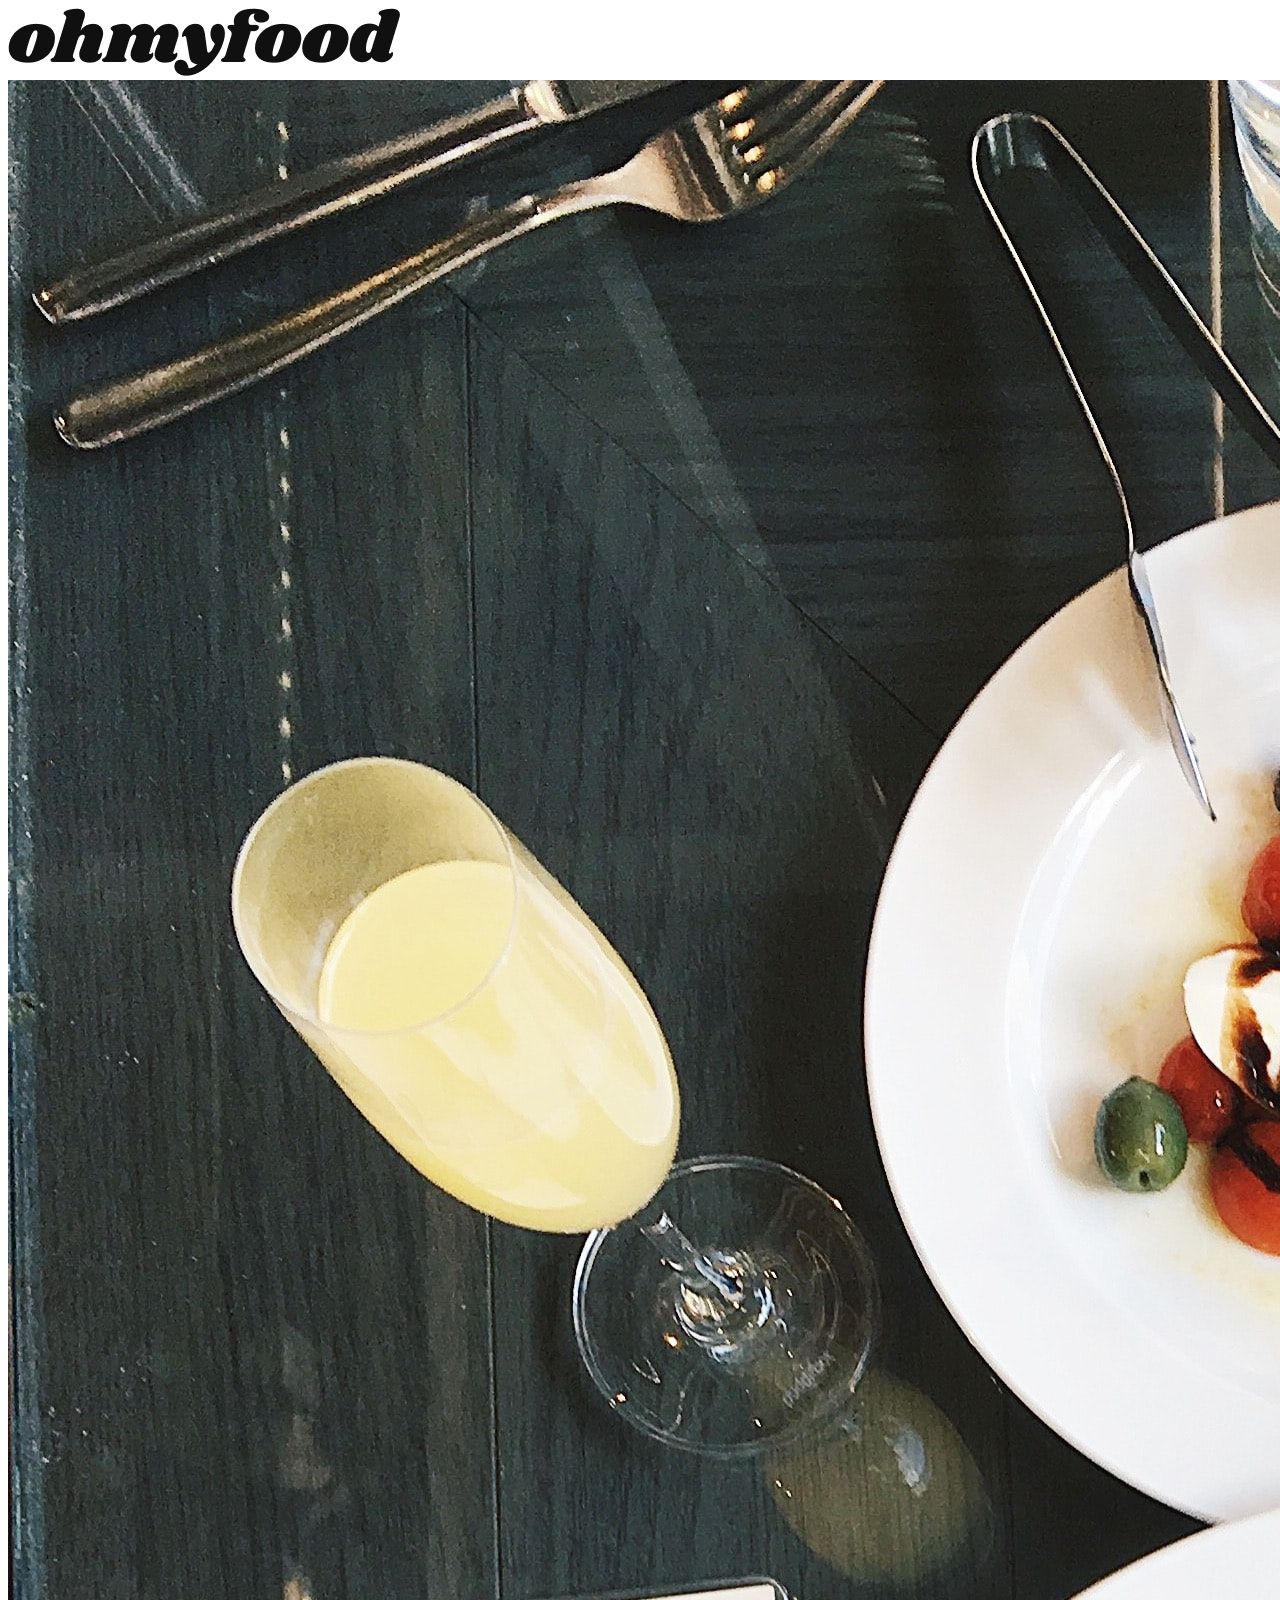
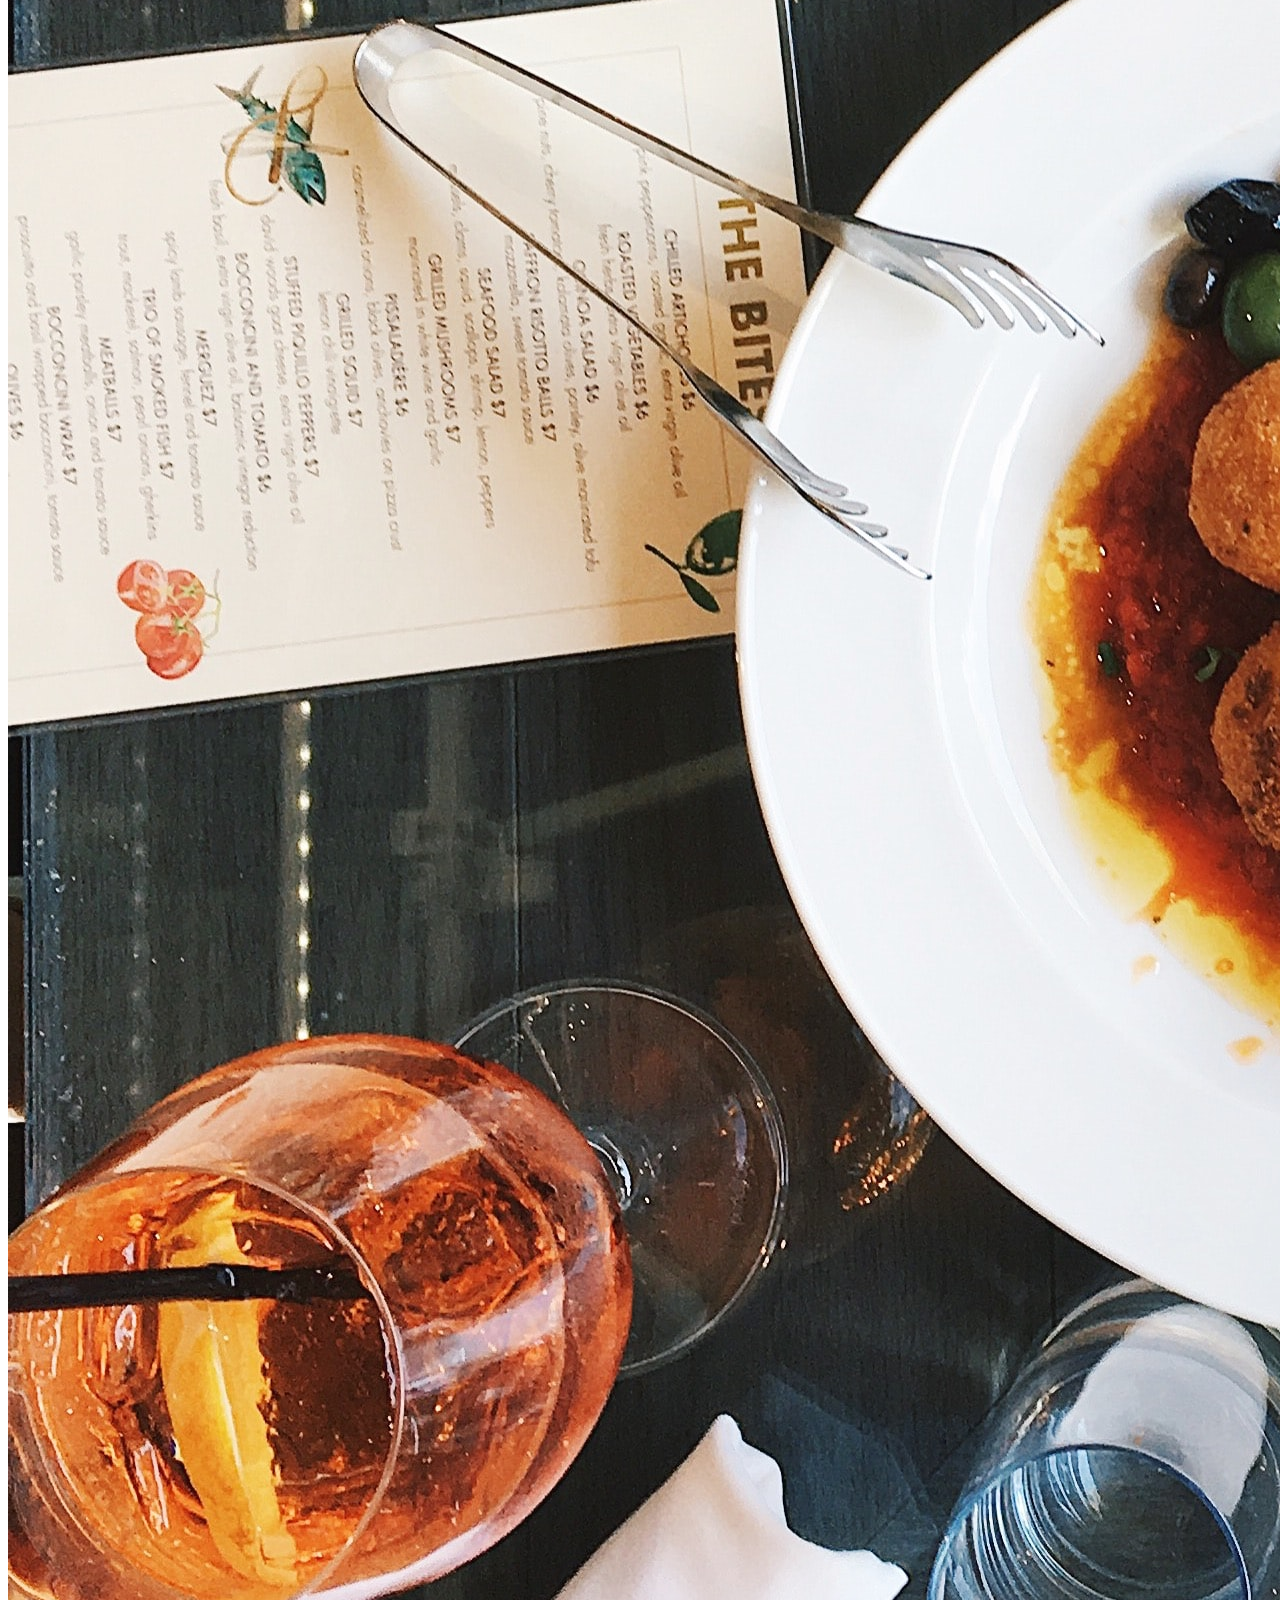
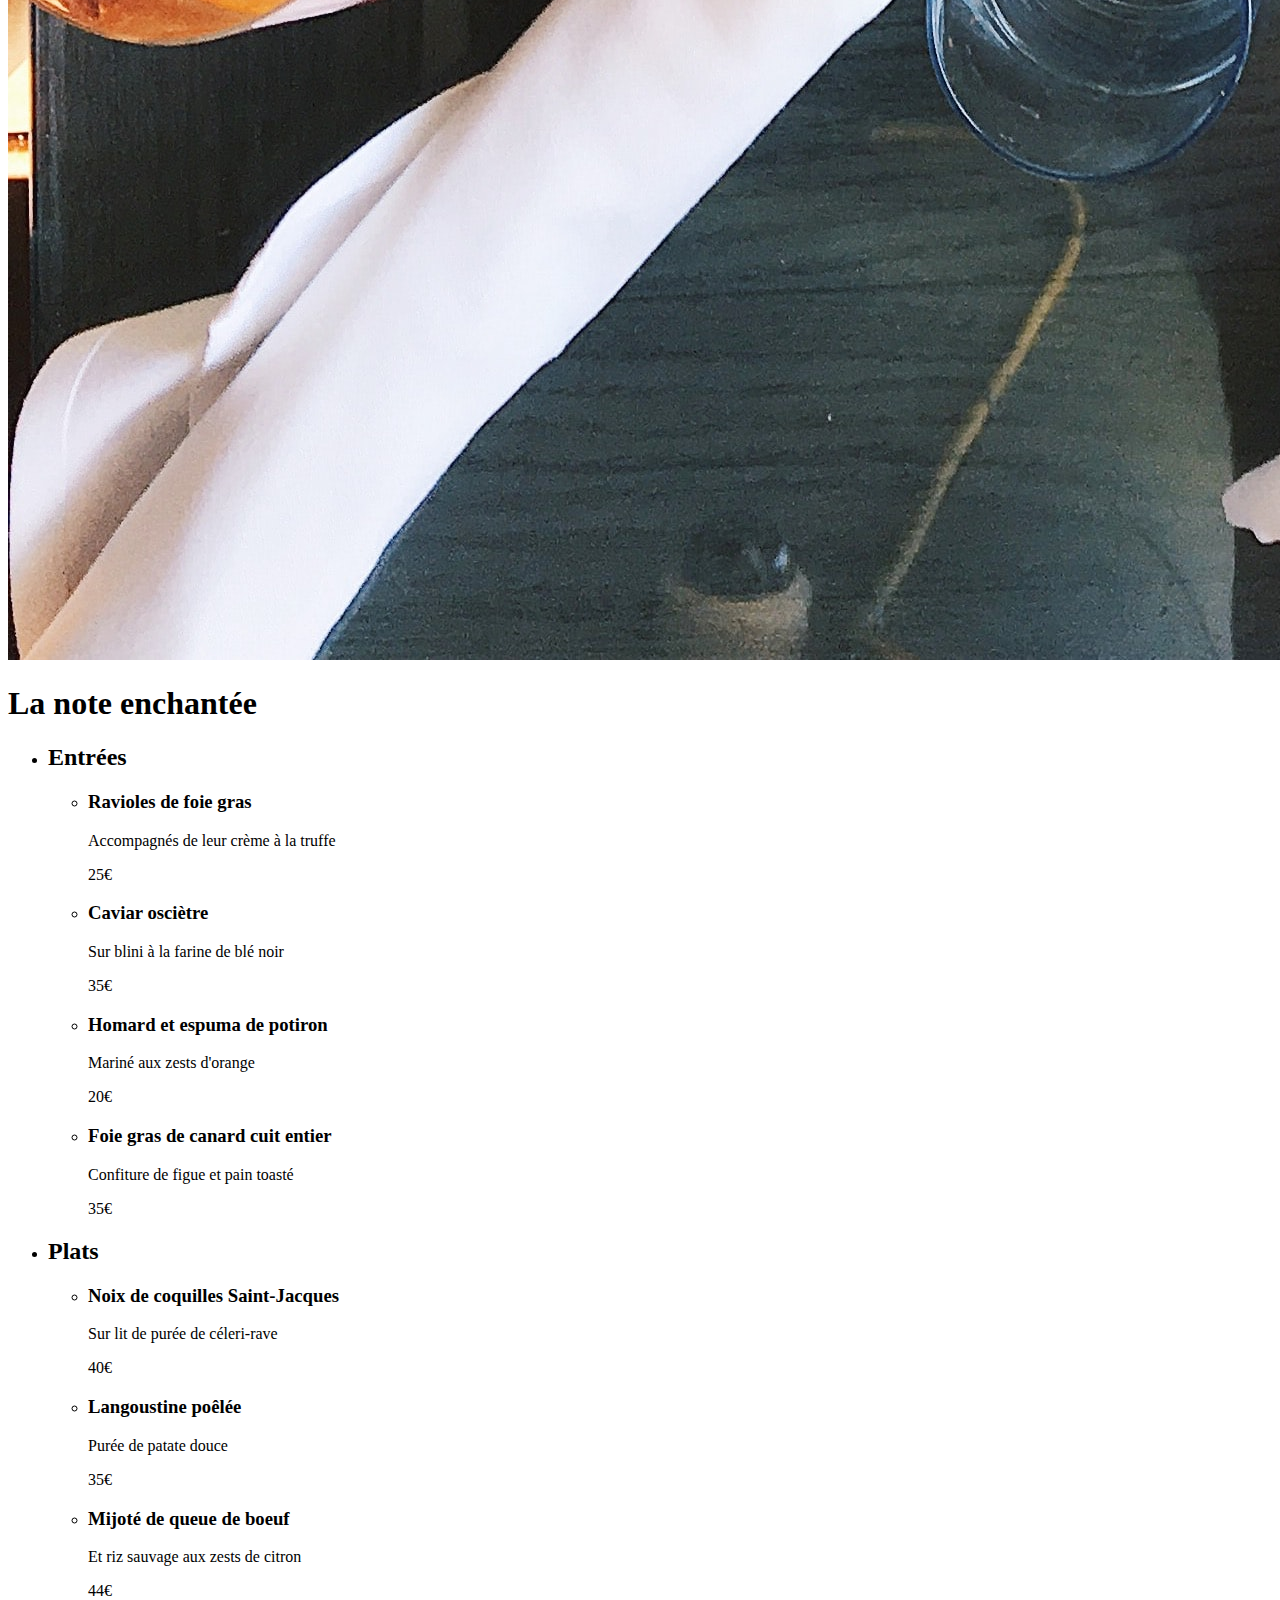
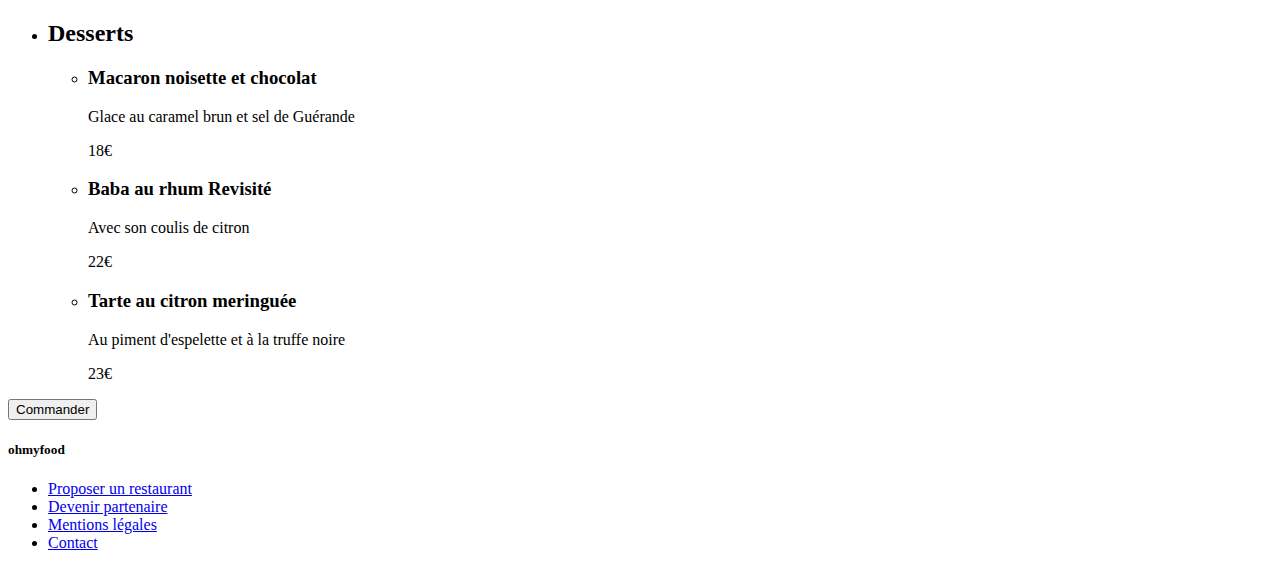
==== La note enchantée.html @ 6679cdc8 "html-restaurant" ====
<!DOCTYPE html>
<html lang="fr">
    <head>
        <!-- En-tete de la page -->
        <meta charset="utf-8" />
        <title>La note enchantée</title>
    </head>

    <body>  
        <header>
            <nav class="nav">
            <a href="https://github.com/Ousmane-DIAKITE/OusmaneDiakite_3_13112021/blob/559fac8aaefa2de1c20fa46a4544638e8cf9e6c4/index.html"><i class="fas fa-arrow-left"></i></a>
            <a href="https://github.com/Ousmane-DIAKITE/OusmaneDiakite_3_13112021/blob/559fac8aaefa2de1c20fa46a4544638e8cf9e6c4/index.html"><img src="Maquettes Ohmyfood\images\logo\ohmyfood.png" alt="logo" class="logo"/></a>
            </nav>
        </header>
        <main class="food">
            <section class="restaurant">
                <img src="Maquettes Ohmyfood\images\restaurants\stil-u2Lp8tXIcjw-unsplash.jpg" alt="Photo d'un plat du restaurant La note enchantée"/>
                <h1 class="restaurant-title">La note enchantée</h1>
                <label class="heart-icon">
                    <i class="far fa-heart"></i>
                </label>
            </section>
            <ul class="menu">
                <li>
                    <h2>Entrées</h2>
                    <ul>
                        <li>
                            <h3>Ravioles de foie gras</h3>
                            <p class="card-menu-details">Accompagnés de leur crème à la truffe</p>
                            <p class="card-menu-prix">25€</p>
                        </li>
                        <li>
                            <h3>Caviar osciètre</h3>
                            <p class="card-menu-details">Sur blini à la farine de blé noir</p>
                            <p class="card-menu-prix">35€</p>
                        </li>
                        <li>
                            <h3>Homard et espuma de potiron</h3>
                            <p class="card-menu-details">Mariné aux zests d'orange</p>
                            <p class="card-menu-prix">20€</p>
                        </li>
                        <li>
                            <h3>Foie gras de canard cuit entier</h3>
                            <p class="card-menu-details">Confiture de figue et pain toasté</p>
                            <p class="card-menu-prix">35€</p>
                        </li>
                    </ul>
                </li>
                <li>
                    <h2>Plats</h2>
                    <ul>
                        <li>
                            <h3>Noix de coquilles Saint-Jacques</h3>
                            <p class="card-menu-details">Sur lit de purée de céleri-rave</p>
                            <p class="card-menu-prix">40€</p>
                        </li>
                        <li>
                            <h3>Langoustine poêlée</h3>
                            <p class="card-menu-details">Purée de patate douce</p>
                            <p class="card-menu-prix">35€</p>
                        </li>
                        <li>
                            <h3>Mijoté de queue de boeuf</h3>
                            <p class="card-menu-details">Et riz sauvage aux zests de citron</p>
                            <p class="card-menu-prix">44€</p>
                        </li>
                    </ul>
                </li>
                <li>
                    <h2>Desserts</h2>
                    <ul>
                        <li>
                            <h3>Macaron noisette et chocolat</h3>
                            <p class="card-menu-details">Glace au caramel brun et sel de Guérande</p>
                            <p class="card-menu-prix">18€</p>
                        </li>
                        <li>
                            <h3>Baba au rhum Revisité</h3>
                            <p class="card-menu-details">Avec son coulis de citron</p>
                            <p class="card-menu-prix">22€</p>
                        </li>
                        <li>
                            <h3>Tarte au citron meringuée</h3>
                            <p class="card-menu-details">Au piment d'espelette et à la truffe noire</p>
                            <p class="card-menu-prix">23€</p>
                        </li>
                    </ul>
                </li>
            </ul>
            <button class="order-button">Commander</button>
        </main>
        <footer>
            <h5>ohmyfood</h5>
            <ul>
                <li><i class="fas fa-utensils"></i><a href="#" class="footer-link">Proposer un restaurant</a></li>
                <li><i class="fas fa-hands-helping"></i><a href="#" class="footer-link">Devenir partenaire</a></li>
                <li><a href="#" class="footer-link">Mentions légales</a></li>
                <li><a href="mailto:#" class="footer-link">Contact</a></li>
            </ul>
        </footer>
    </body>
</html>
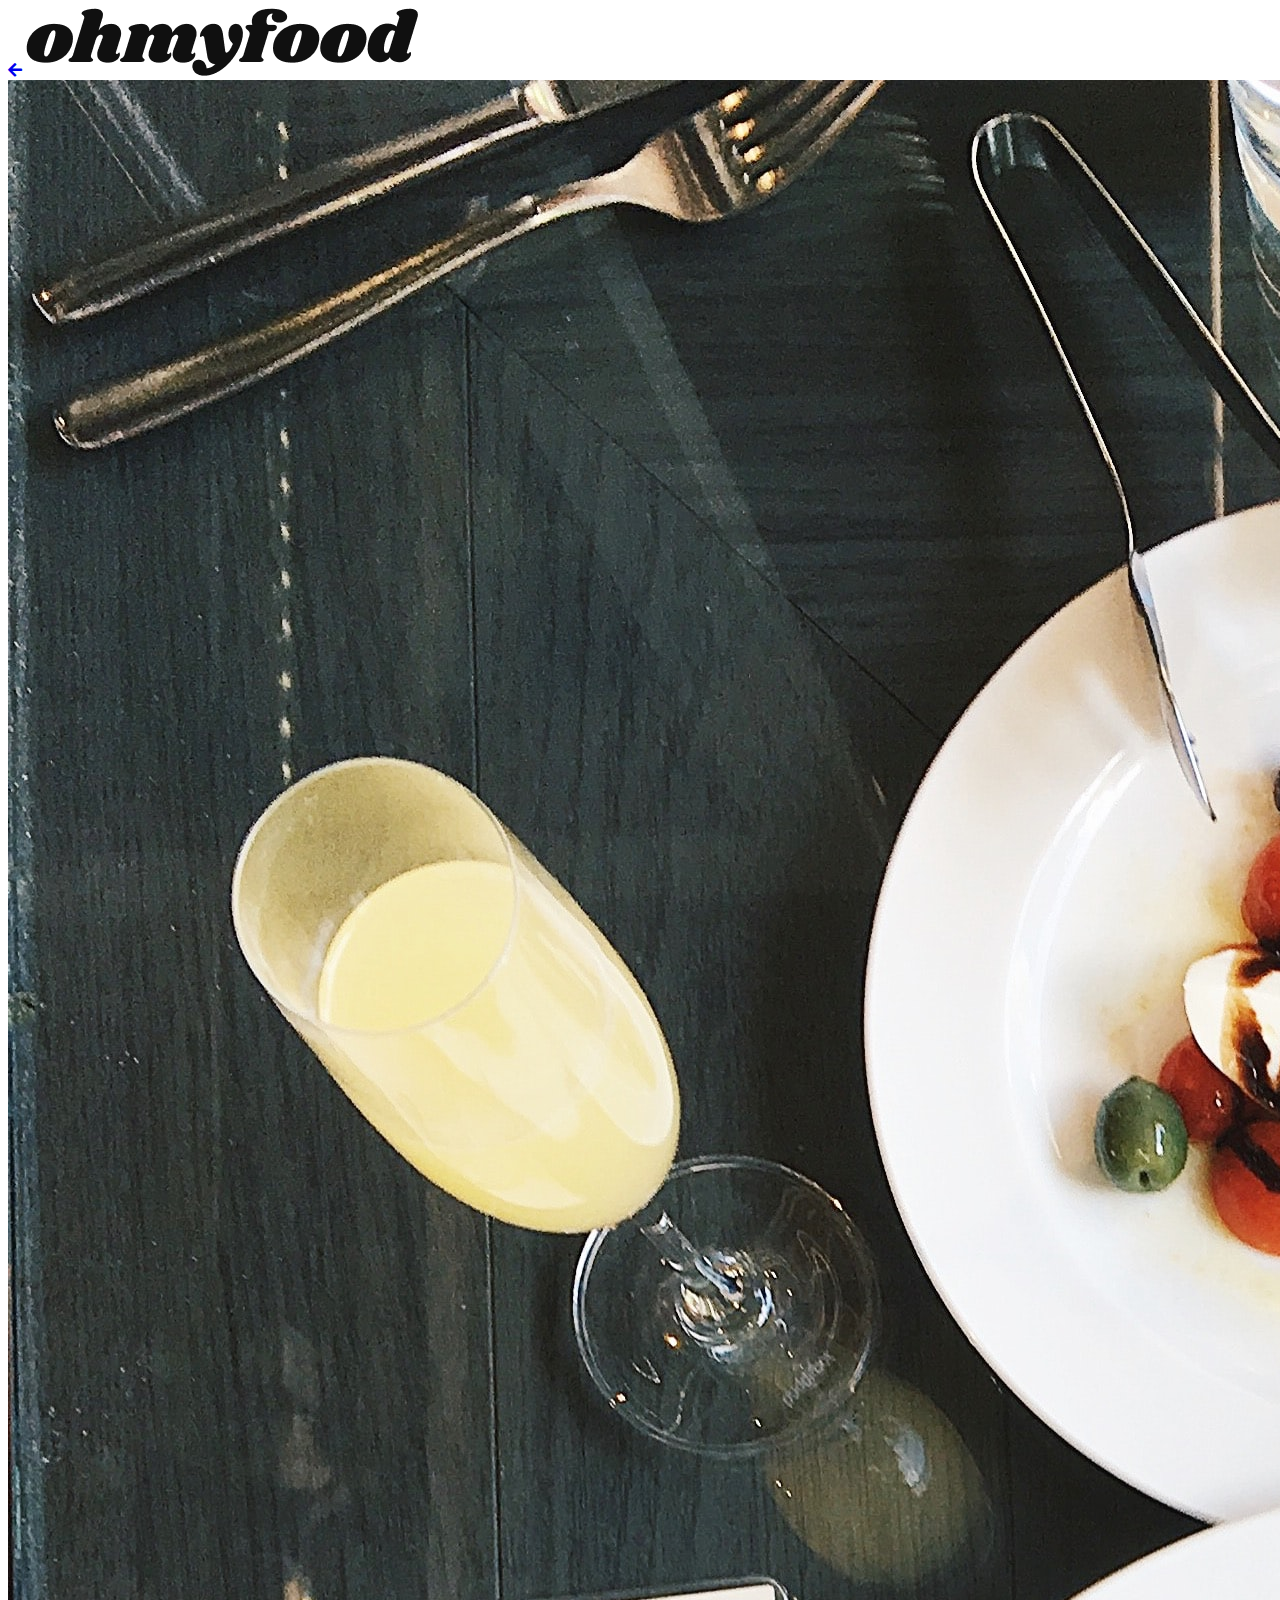
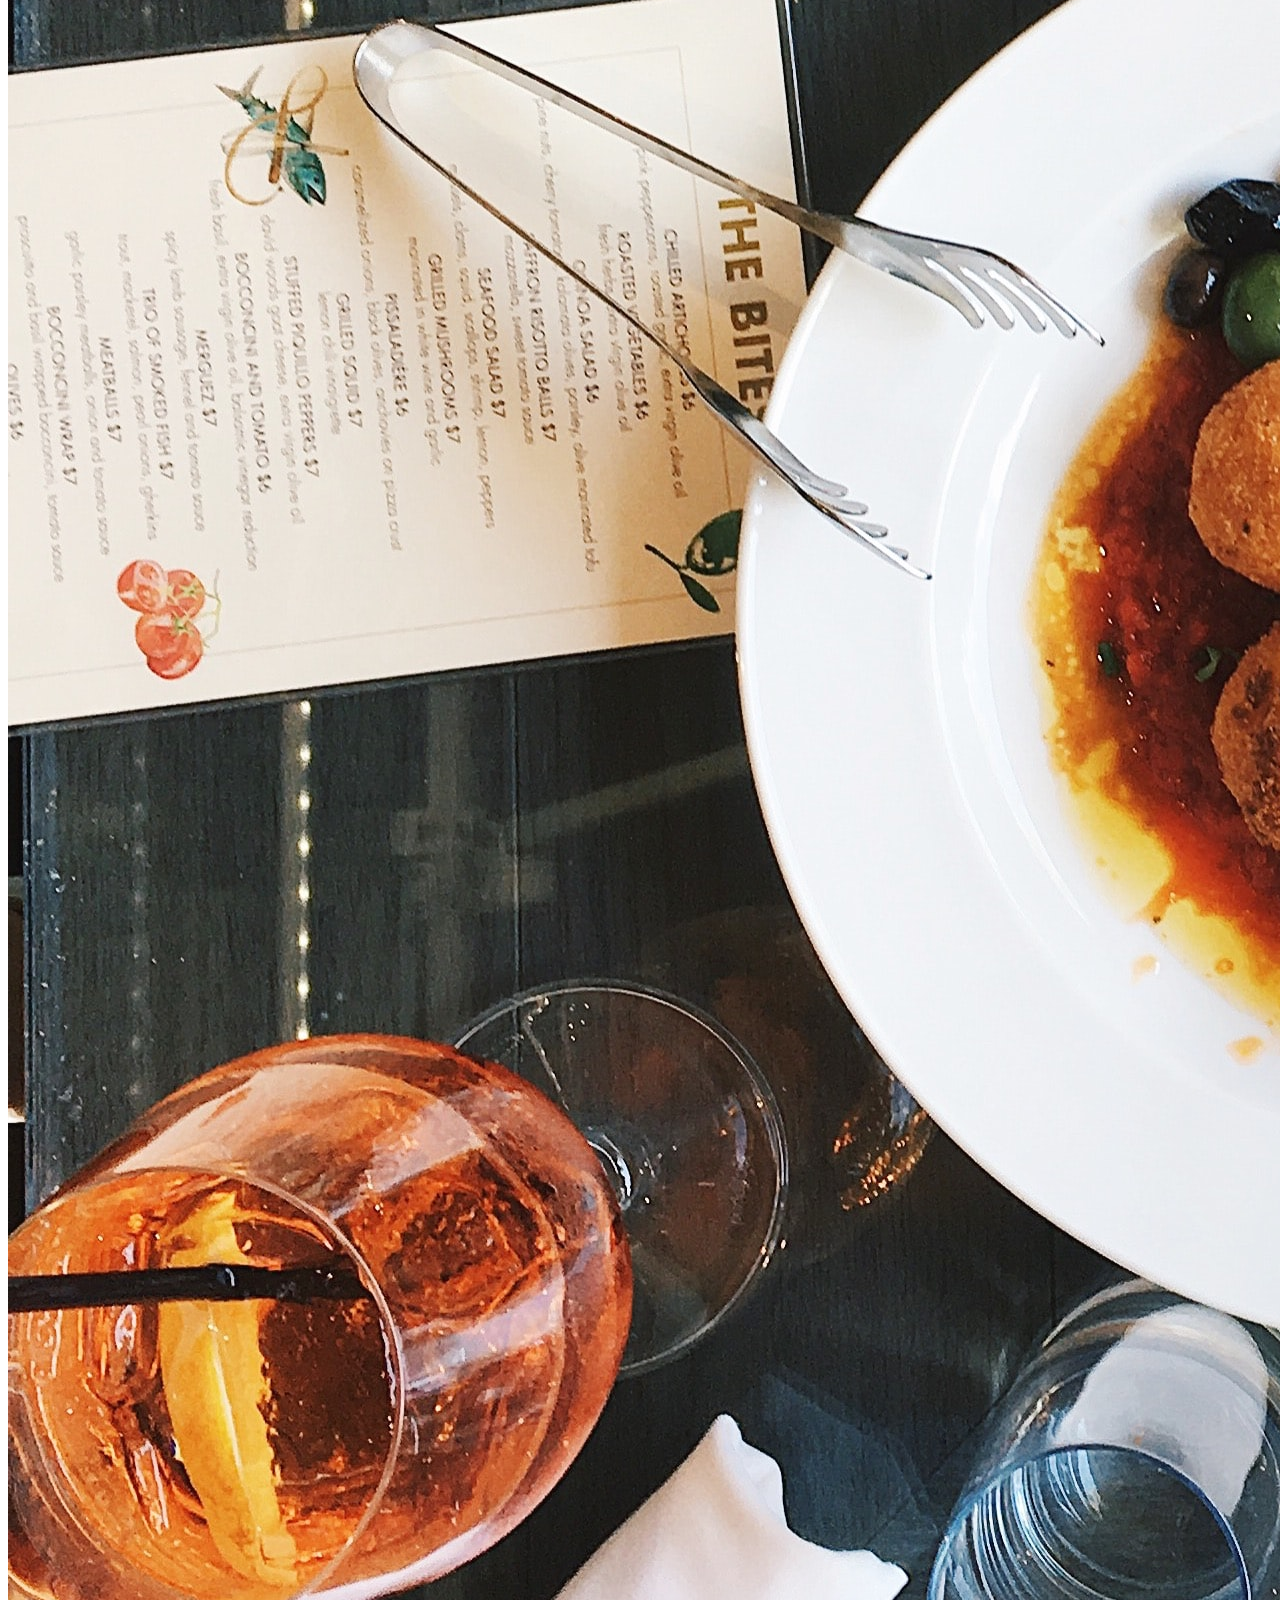
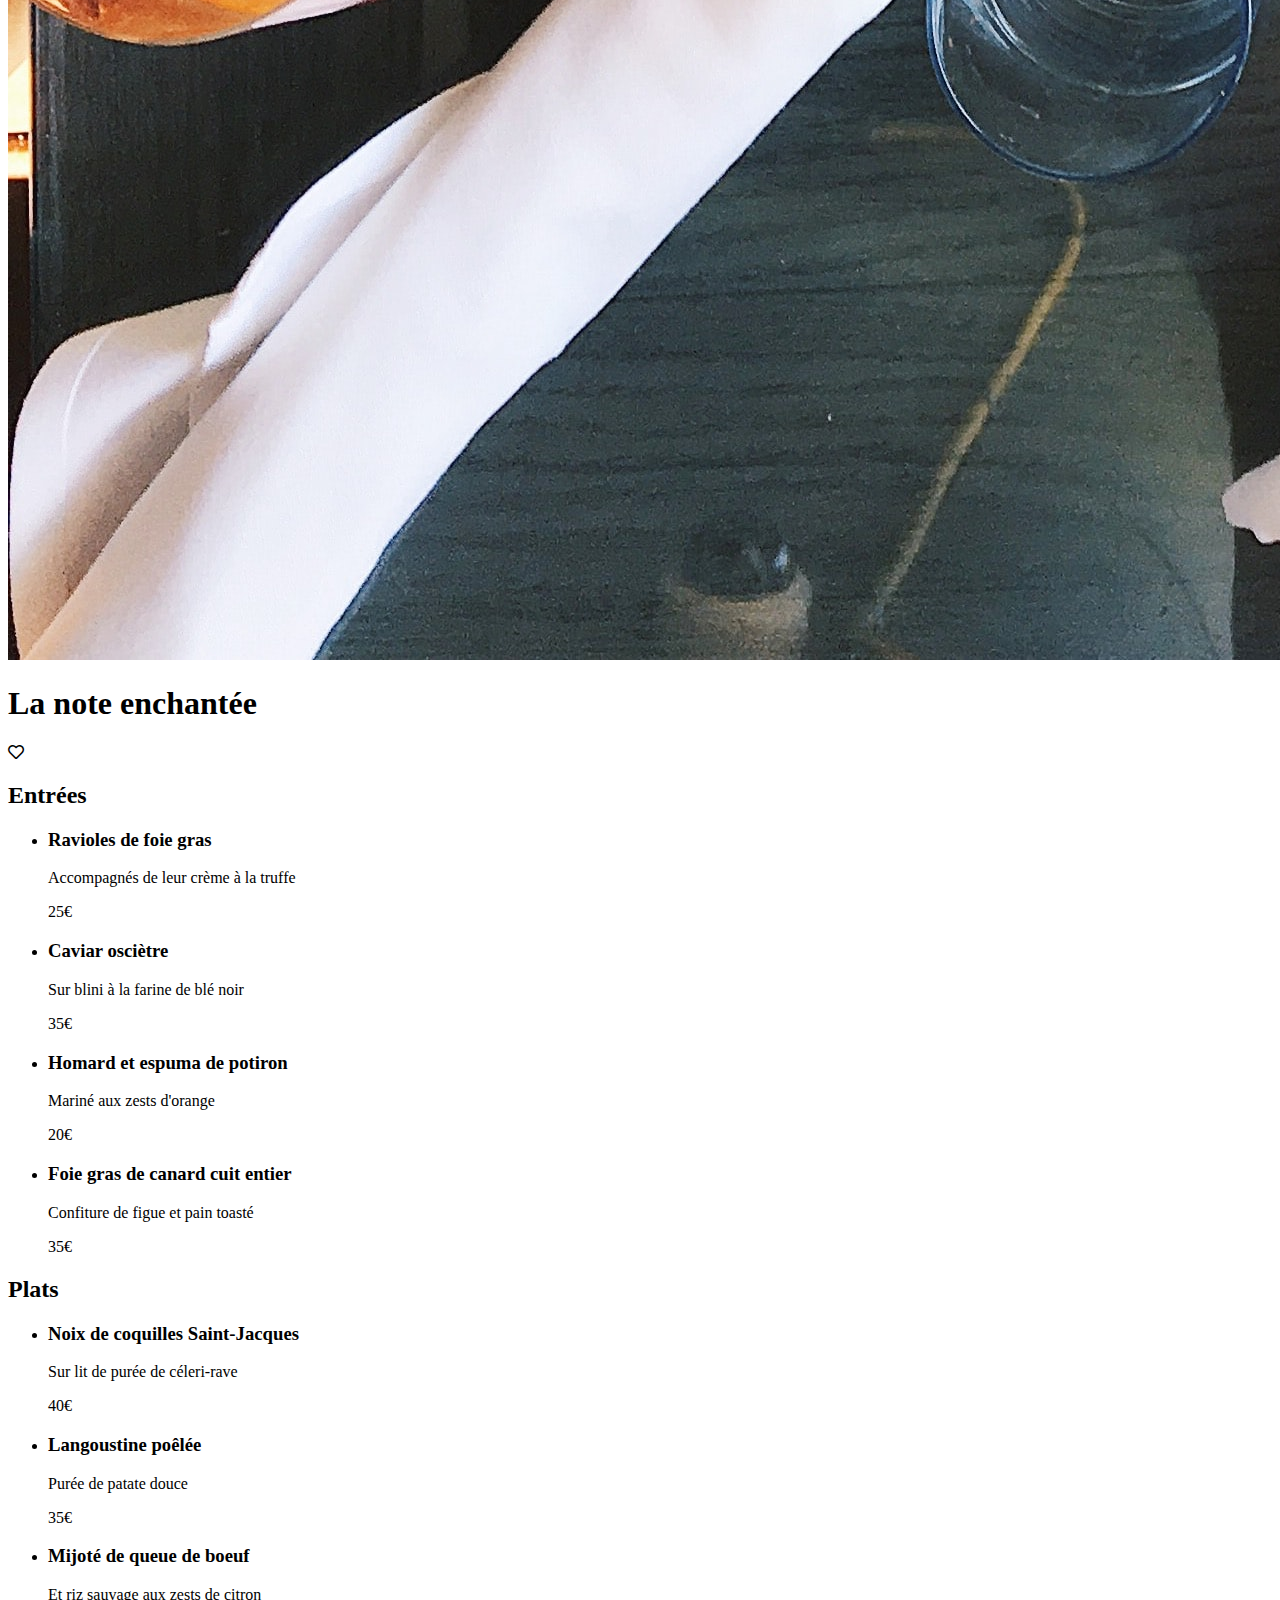
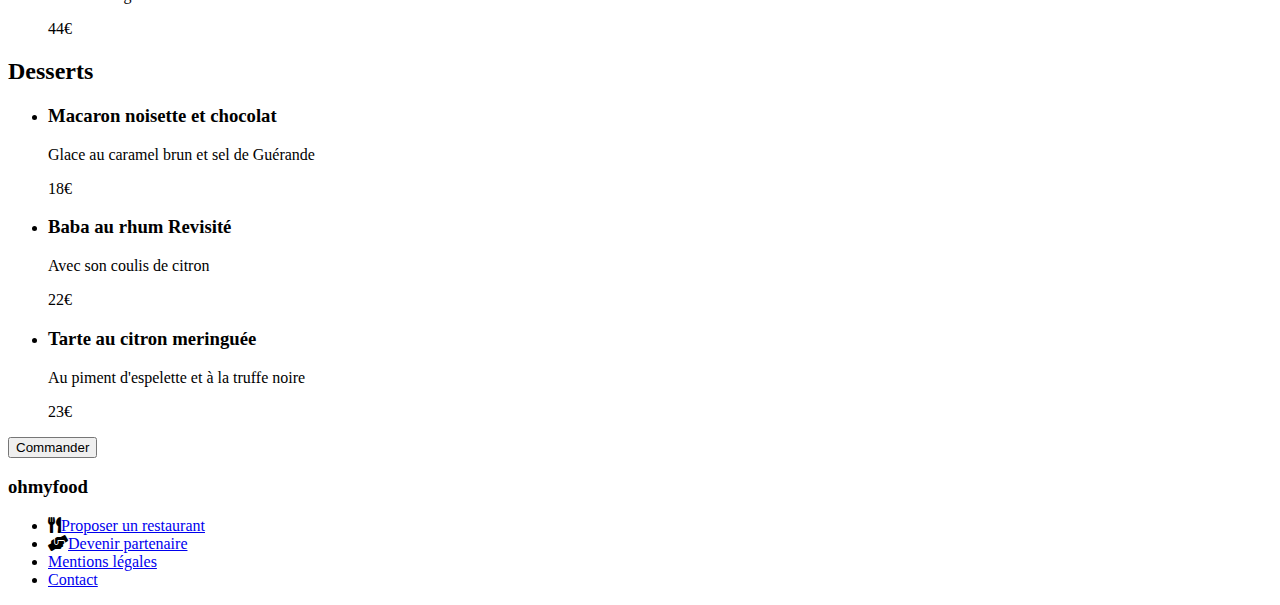
==== commit 012391ff: "modif-mentorat" ====
--- a/La note enchantée.html
+++ b/La note enchantée.html
@@ -3,95 +3,100 @@
     <head>
         <!-- En-tete de la page -->
         <meta charset="utf-8" />
+        <meta name="description"  content="Template to start HTML">
         <title>La note enchantée</title>
+        <link rel="preload" href="https://cdnjs.cloudflare.com/ajax/libs/font-awesome/5.15.3/css/all.min.css" as="style">
+        <link rel="preload" href="https://necolas.github.io/normalize.css/8.0.1/normalize.css" as="style">
+        <link rel="preload" href="css/style.css" as="style">
+        <link rel="stylesheet" href="https://cdnjs.cloudflare.com/ajax/libs/font-awesome/5.15.3/css/all.min.css">
+        <link rel="stylesheet" href="https://necolas.github.io/normalize.css/8.0.1/normalize.css">
+        <link rel="stylesheet" href="css/style.css">
     </head>
 
     <body>  
         <header>
-            <nav class="nav">
-            <a href="https://github.com/Ousmane-DIAKITE/OusmaneDiakite_3_13112021/blob/559fac8aaefa2de1c20fa46a4544638e8cf9e6c4/index.html"><i class="fas fa-arrow-left"></i></a>
-            <a href="https://github.com/Ousmane-DIAKITE/OusmaneDiakite_3_13112021/blob/559fac8aaefa2de1c20fa46a4544638e8cf9e6c4/index.html"><img src="Maquettes Ohmyfood\images\logo\ohmyfood.png" alt="logo" class="logo"/></a>
-            </nav>
+            <a href="https://github.com/Ousmane-DIAKITE/OusmaneDiakite_3_13112021/blob/559fac8aaefa2de1c20fa46a4544638e8cf9e6c4/index.html">
+                <i class="fas fa-arrow-left"></i></a>
+                <img src="Maquettes Ohmyfood\images\logo\ohmyfood.png" alt="logo" class="logo"/
+            ></a>
         </header>
-        <main class="food">
-            <section class="restaurant">
+        <main>
+            <header>
                 <img src="Maquettes Ohmyfood\images\restaurants\stil-u2Lp8tXIcjw-unsplash.jpg" alt="Photo d'un plat du restaurant La note enchantée"/>
                 <h1 class="restaurant-title">La note enchantée</h1>
-                <label class="heart-icon">
+                <label>
                     <i class="far fa-heart"></i>
                 </label>
+            </header>
+            <section>
+                <h2>Entrées</h2>
+                <ul>
+                    <li>
+                        <h3>Ravioles de foie gras</h3>
+                        <p class="card-menu-details">Accompagnés de leur crème à la truffe</p>
+                        <p class="card-menu-prix">25€</p>
+                    </li>
+                    <li>
+                        <h3>Caviar osciètre</h3>
+                        <p class="card-menu-details">Sur blini à la farine de blé noir</p>
+                        <p class="card-menu-prix">35€</p>
+                    </li>
+                    <li>
+                        <h3>Homard et espuma de potiron</h3>
+                        <p class="card-menu-details">Mariné aux zests d'orange</p>
+                        <p class="card-menu-prix">20€</p>
+                    </li>
+                    <li>
+                        <h3>Foie gras de canard cuit entier</h3>
+                        <p class="card-menu-details">Confiture de figue et pain toasté</p>
+                        <p class="card-menu-prix">35€</p>
+                    </li>
+                    </ul>
             </section>
-            <ul class="menu">
-                <li>
-                    <h2>Entrées</h2>
-                    <ul>
-                        <li>
-                            <h3>Ravioles de foie gras</h3>
-                            <p class="card-menu-details">Accompagnés de leur crème à la truffe</p>
-                            <p class="card-menu-prix">25€</p>
-                        </li>
-                        <li>
-                            <h3>Caviar osciètre</h3>
-                            <p class="card-menu-details">Sur blini à la farine de blé noir</p>
-                            <p class="card-menu-prix">35€</p>
-                        </li>
-                        <li>
-                            <h3>Homard et espuma de potiron</h3>
-                            <p class="card-menu-details">Mariné aux zests d'orange</p>
-                            <p class="card-menu-prix">20€</p>
-                        </li>
-                        <li>
-                            <h3>Foie gras de canard cuit entier</h3>
-                            <p class="card-menu-details">Confiture de figue et pain toasté</p>
-                            <p class="card-menu-prix">35€</p>
-                        </li>
-                    </ul>
-                </li>
-                <li>
-                    <h2>Plats</h2>
-                    <ul>
-                        <li>
-                            <h3>Noix de coquilles Saint-Jacques</h3>
-                            <p class="card-menu-details">Sur lit de purée de céleri-rave</p>
-                            <p class="card-menu-prix">40€</p>
-                        </li>
-                        <li>
-                            <h3>Langoustine poêlée</h3>
-                            <p class="card-menu-details">Purée de patate douce</p>
-                            <p class="card-menu-prix">35€</p>
-                        </li>
-                        <li>
-                            <h3>Mijoté de queue de boeuf</h3>
-                            <p class="card-menu-details">Et riz sauvage aux zests de citron</p>
-                            <p class="card-menu-prix">44€</p>
-                        </li>
-                    </ul>
-                </li>
-                <li>
-                    <h2>Desserts</h2>
-                    <ul>
-                        <li>
-                            <h3>Macaron noisette et chocolat</h3>
-                            <p class="card-menu-details">Glace au caramel brun et sel de Guérande</p>
-                            <p class="card-menu-prix">18€</p>
-                        </li>
-                        <li>
-                            <h3>Baba au rhum Revisité</h3>
-                            <p class="card-menu-details">Avec son coulis de citron</p>
-                            <p class="card-menu-prix">22€</p>
-                        </li>
-                        <li>
-                            <h3>Tarte au citron meringuée</h3>
-                            <p class="card-menu-details">Au piment d'espelette et à la truffe noire</p>
-                            <p class="card-menu-prix">23€</p>
-                        </li>
-                    </ul>
-                </li>
-            </ul>
+            <section>
+                <h2>Plats</h2>
+                <ul>
+                    <li>
+                        <h3>Noix de coquilles Saint-Jacques</h3>
+                        <p class="card-menu-details">Sur lit de purée de céleri-rave</p>
+                        <p class="card-menu-prix">40€</p>
+                    </li>
+                    <li>
+                        <h3>Langoustine poêlée</h3>
+                        <p class="card-menu-details">Purée de patate douce</p>
+                        <p class="card-menu-prix">35€</p>
+                    </li>
+                    <li>
+                        <h3>Mijoté de queue de boeuf</h3>
+                        <p class="card-menu-details">Et riz sauvage aux zests de citron</p>
+                        <p class="card-menu-prix">44€</p>
+                    </li>
+                </ul>
+            </section>
+            <section>
+                <h2>Desserts</h2>
+                <ul>
+                    <li>
+                        <h3>Macaron noisette et chocolat</h3>
+                        <p class="card-menu-details">Glace au caramel brun et sel de Guérande</p>
+                        <p class="card-menu-prix">18€</p>
+                    </li>
+                    <li>
+                        <h3>Baba au rhum Revisité</h3>
+                        <p class="card-menu-details">Avec son coulis de citron</p>
+                        <p class="card-menu-prix">22€</p>
+                    </li>
+                    <li>
+                        <h3>Tarte au citron meringuée</h3>
+                        <p class="card-menu-details">Au piment d'espelette et à la truffe noire</p>
+                        <p class="card-menu-prix">23€</p>
+                    </li>
+                </ul>
+            </section>
             <button class="order-button">Commander</button>
         </main>
         <footer>
-            <h5>ohmyfood</h5>
+            <h3>ohmyfood</h3>
             <ul>
                 <li><i class="fas fa-utensils"></i><a href="#" class="footer-link">Proposer un restaurant</a></li>
                 <li><i class="fas fa-hands-helping"></i><a href="#" class="footer-link">Devenir partenaire</a></li>
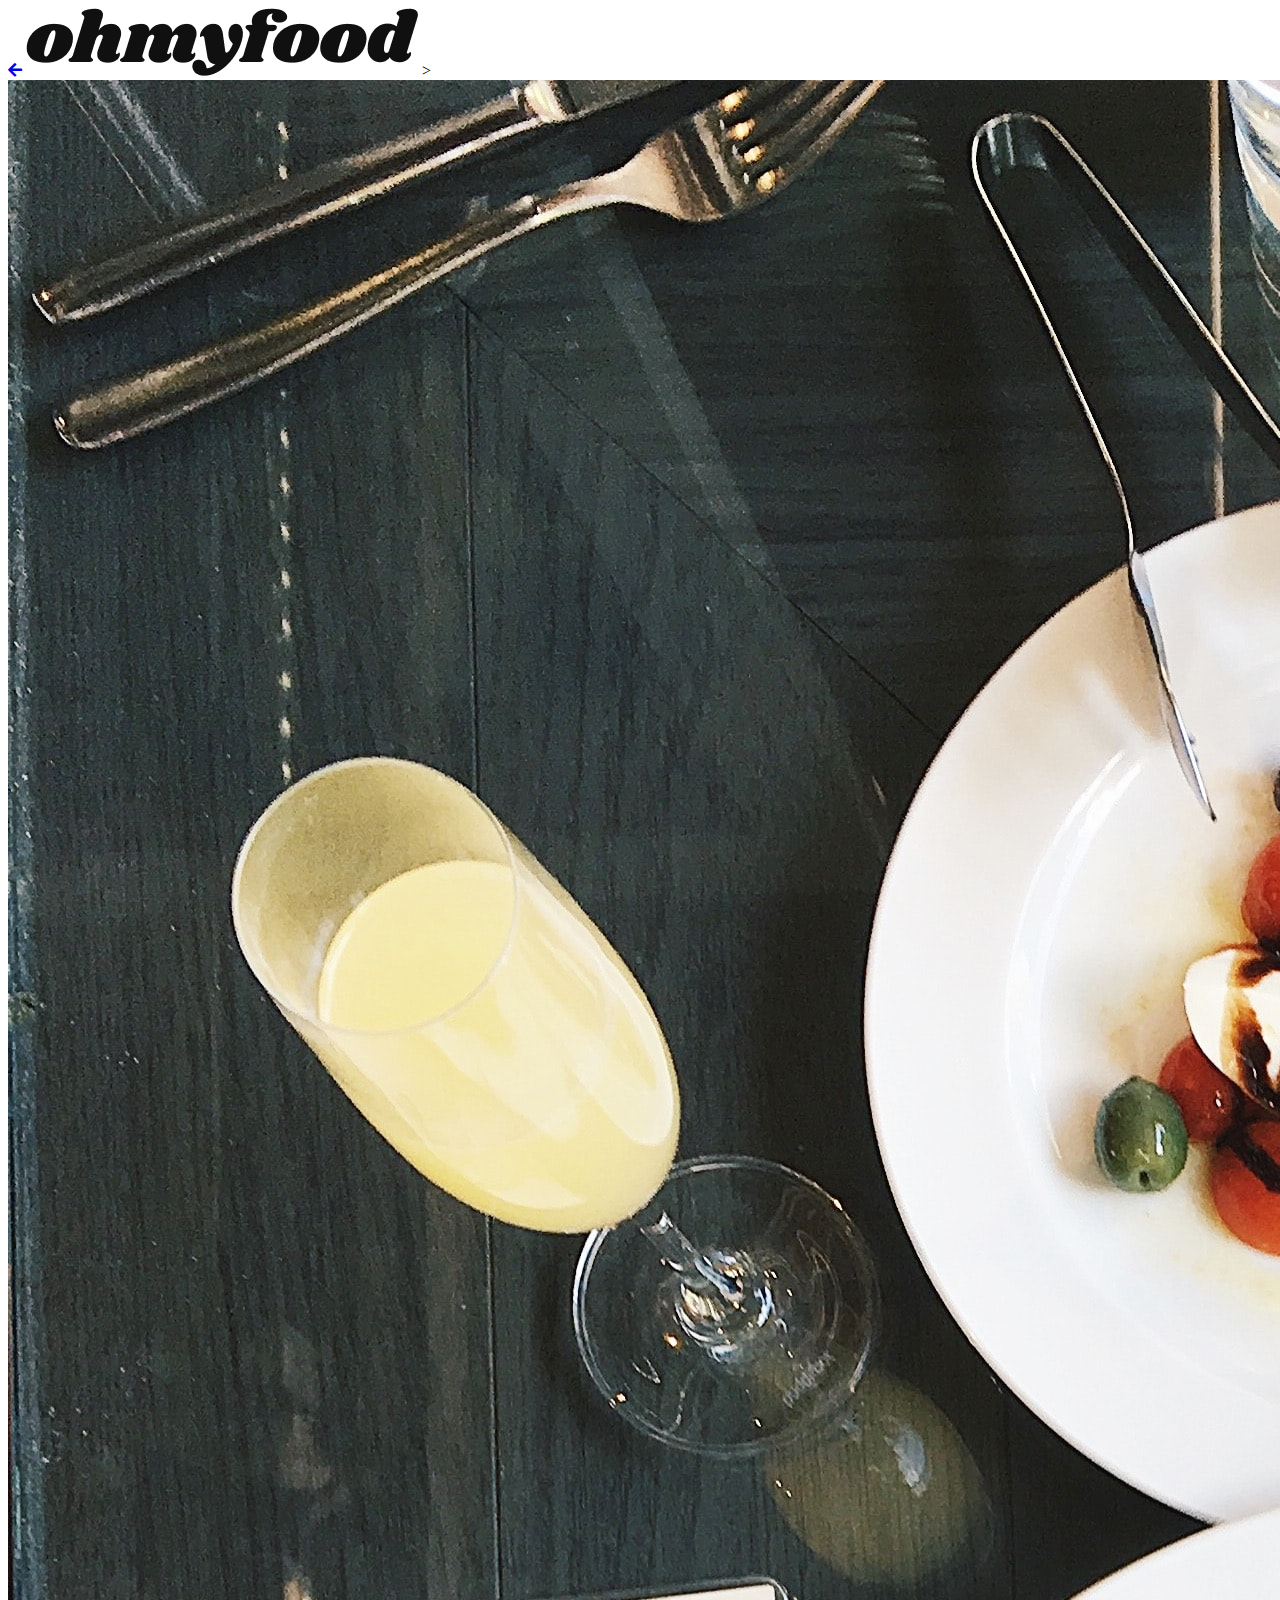
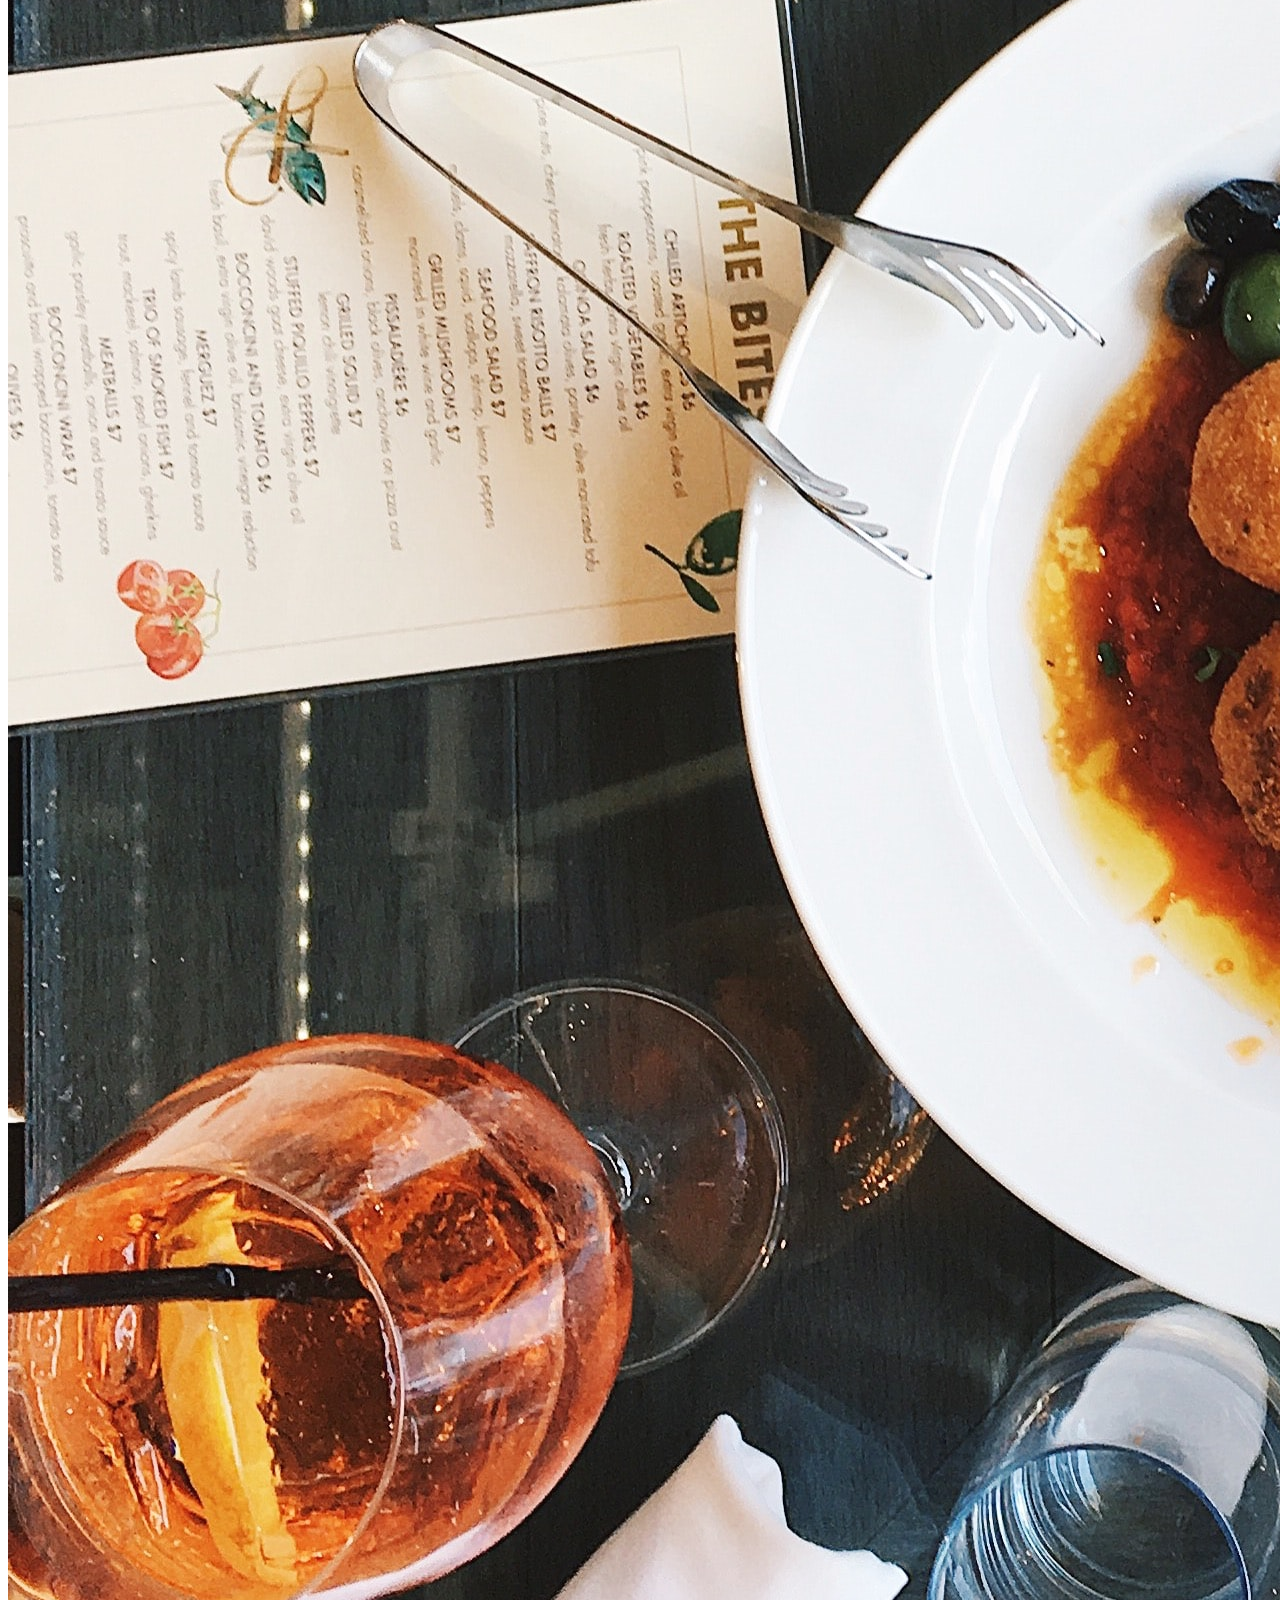
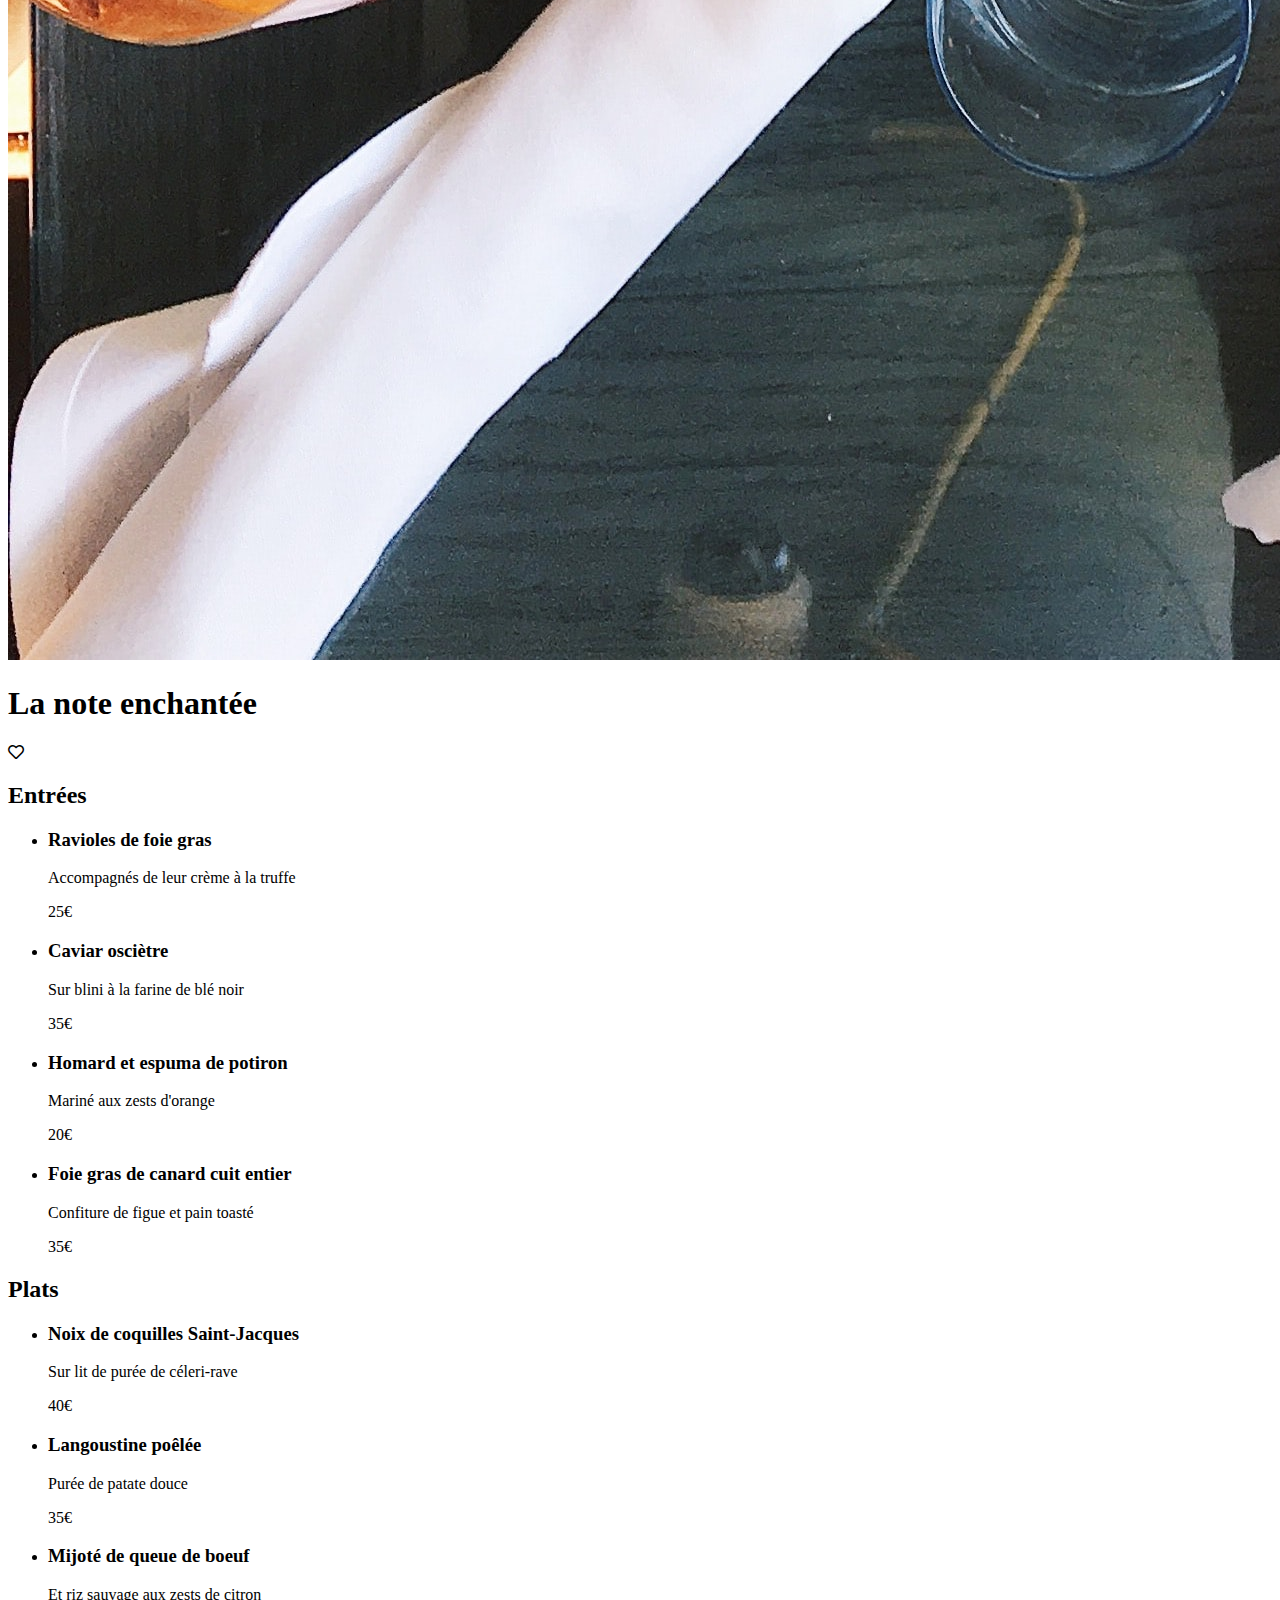
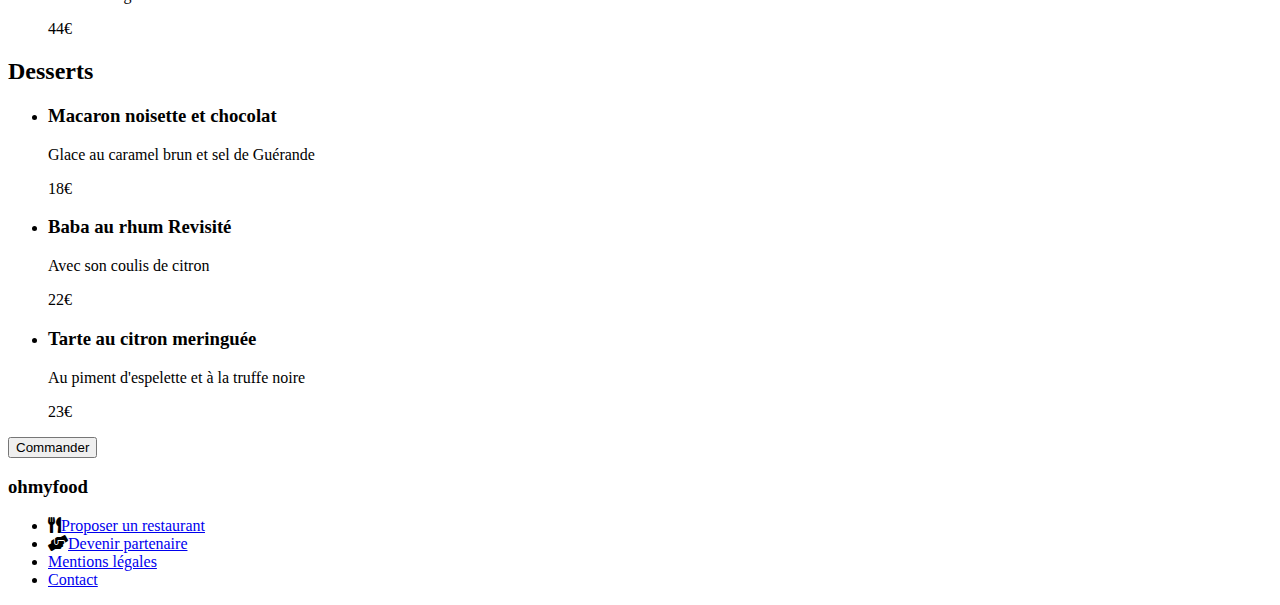
==== commit 1f48d4e0: "class" ====
--- a/La note enchantée.html
+++ b/La note enchantée.html
@@ -17,7 +17,7 @@
         <header>
             <a href="https://github.com/Ousmane-DIAKITE/OusmaneDiakite_3_13112021/blob/559fac8aaefa2de1c20fa46a4544638e8cf9e6c4/index.html">
                 <i class="fas fa-arrow-left"></i></a>
-                <img src="Maquettes Ohmyfood\images\logo\ohmyfood.png" alt="logo" class="logo"/
+                <img src="Maquettes Ohmyfood\images\logo\ohmyfood.png" alt="logo" class="logo"/>
             ></a>
         </header>
         <main>
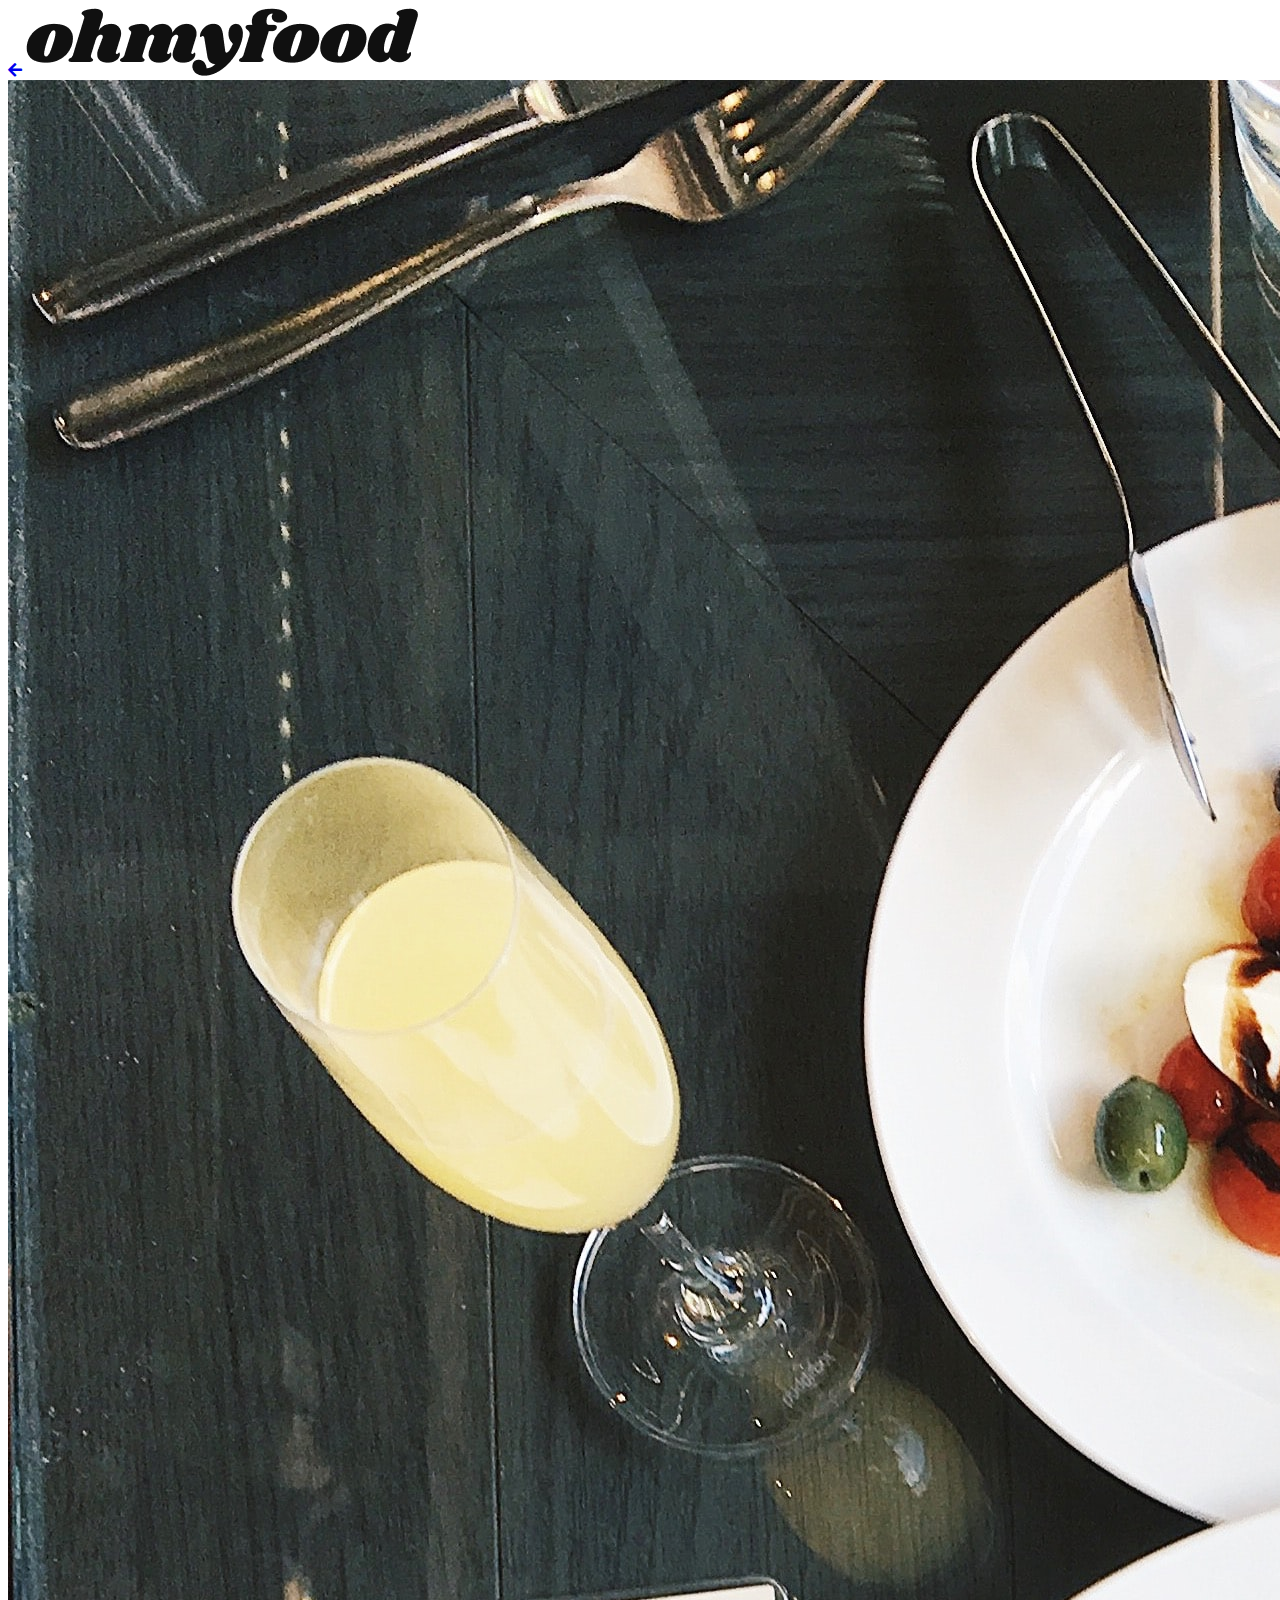
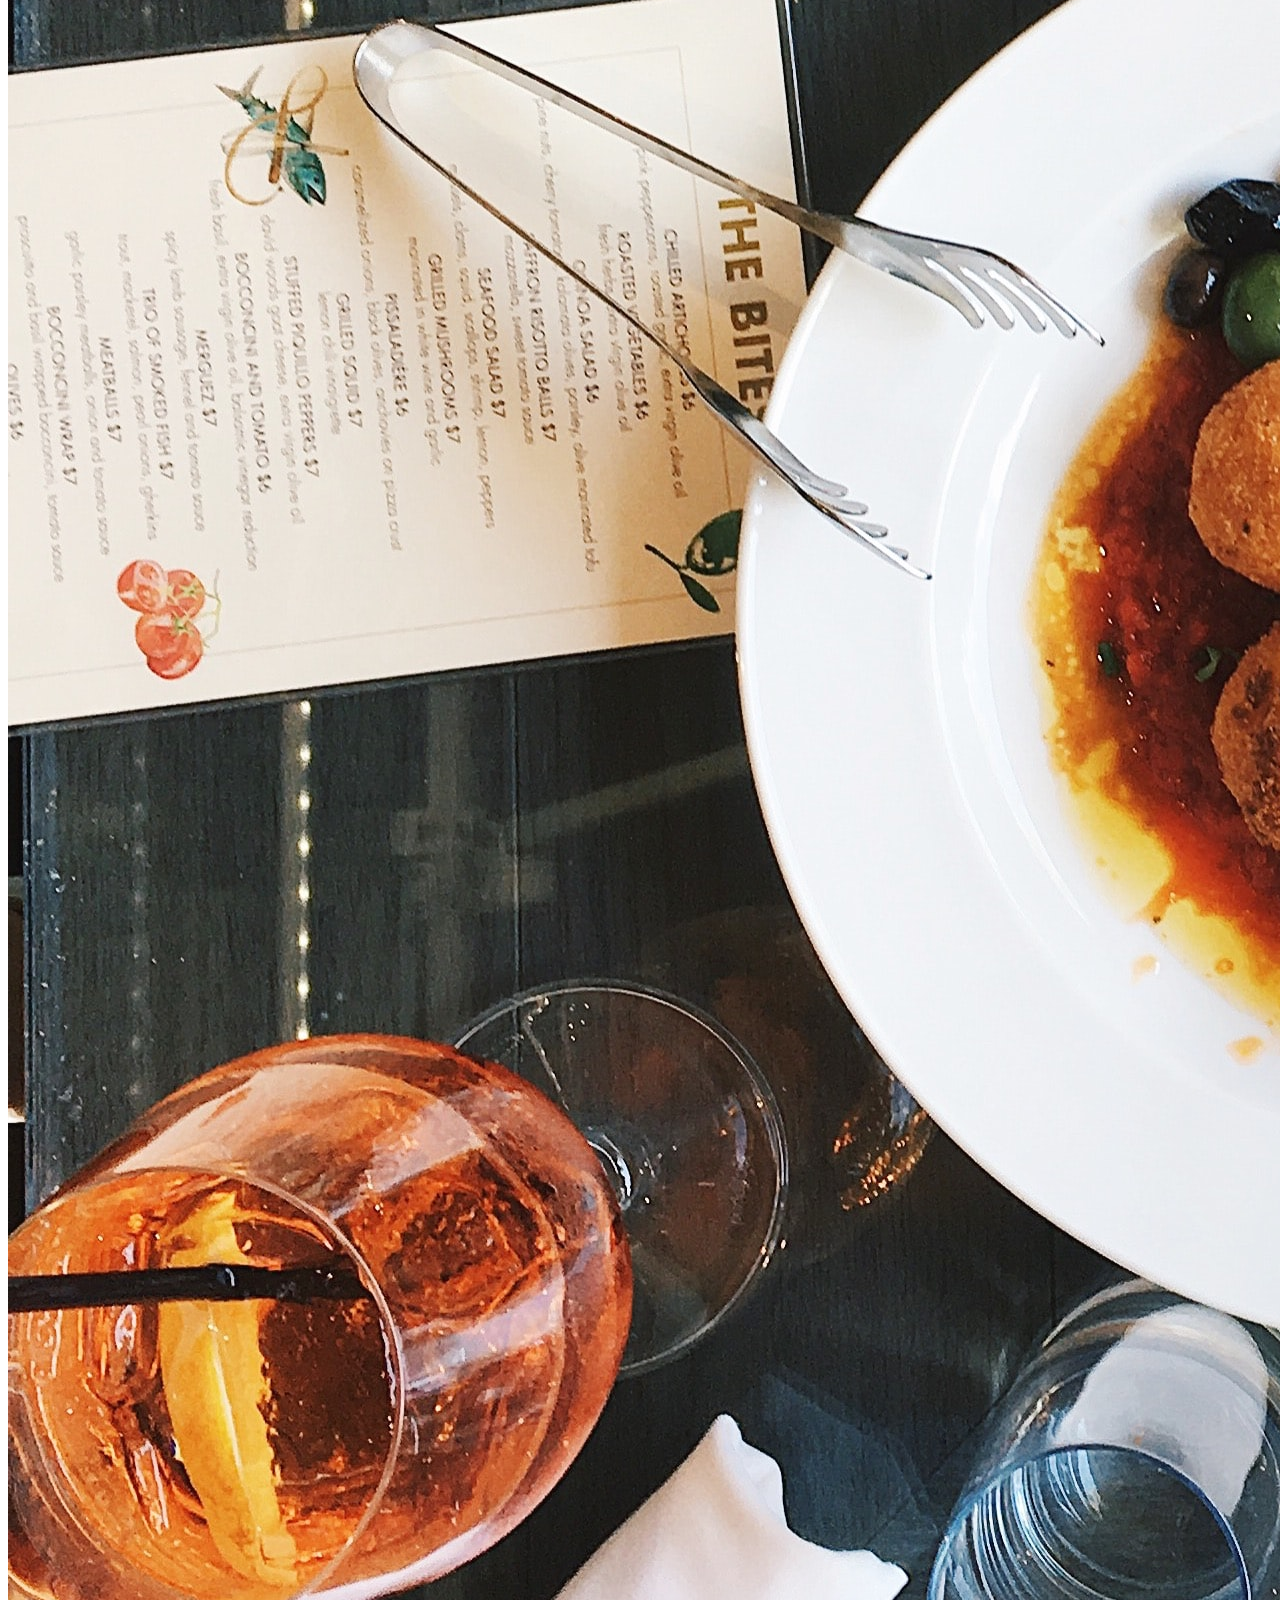
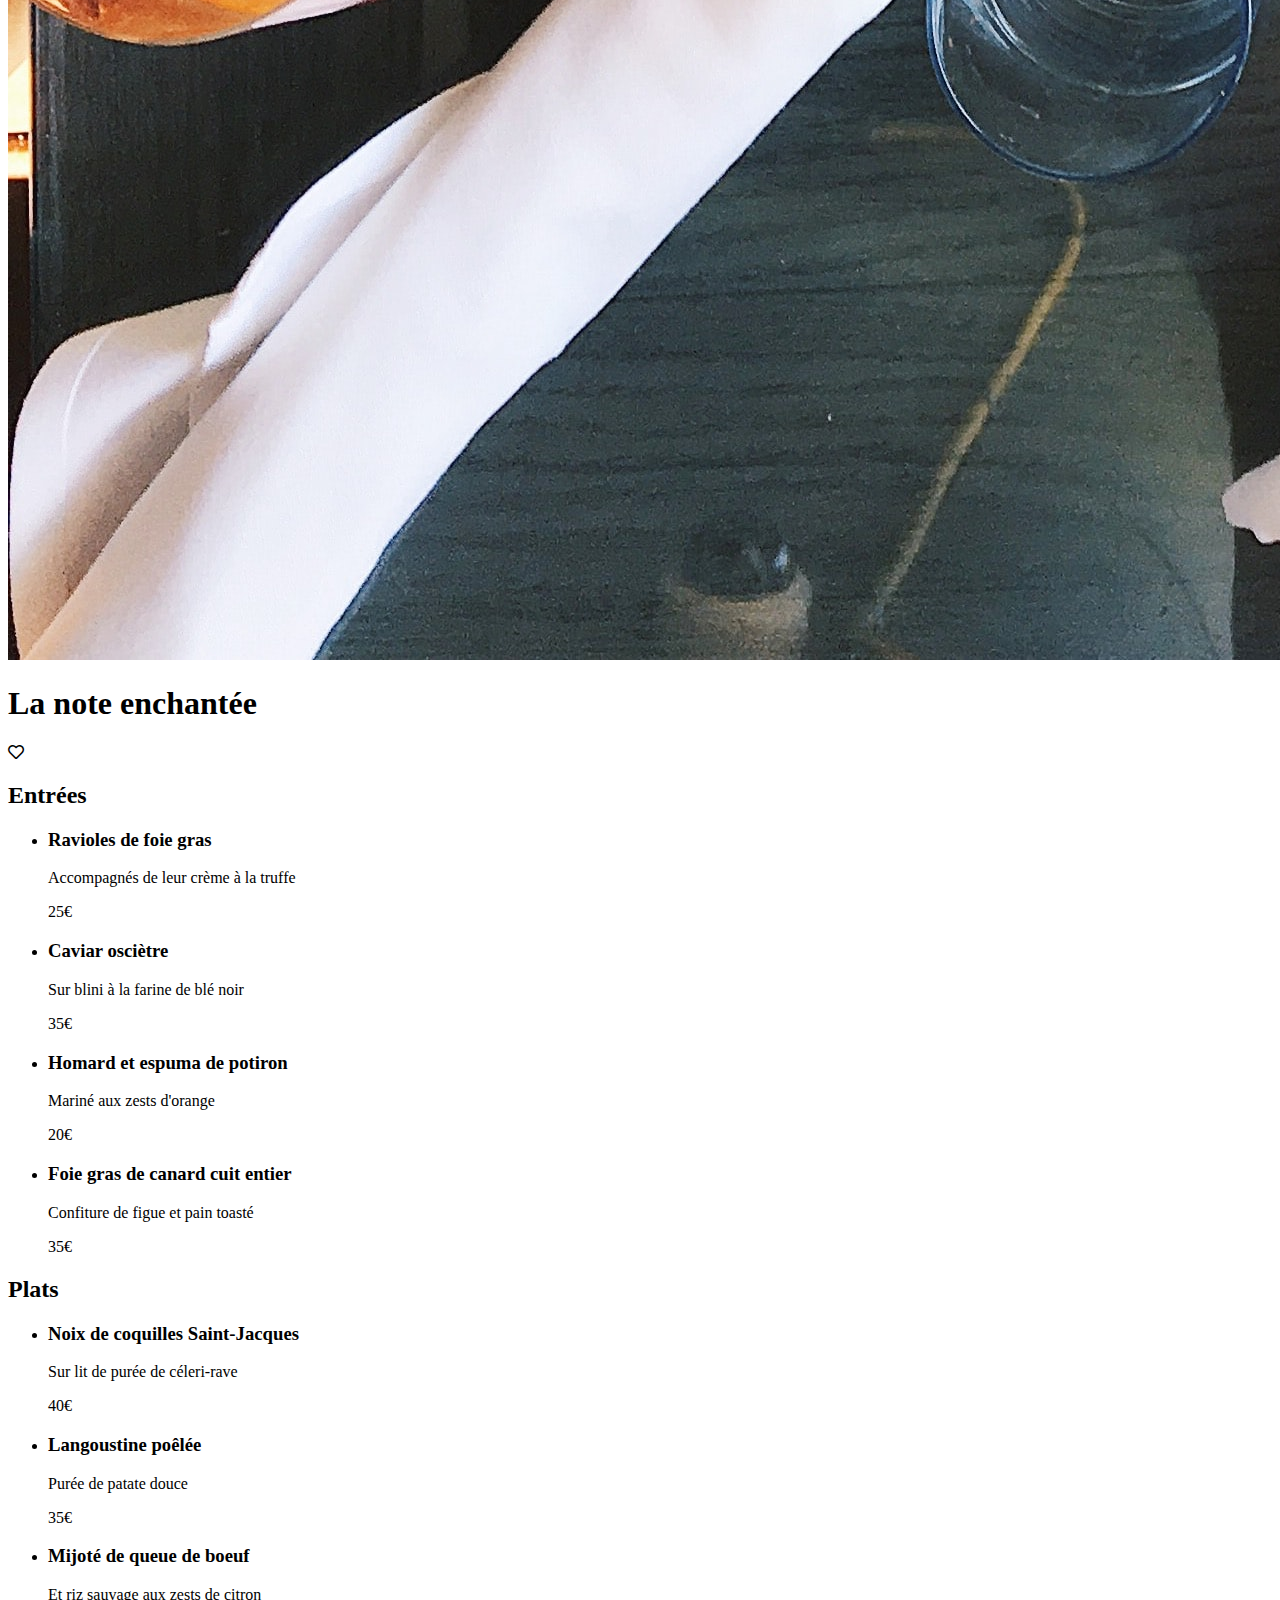
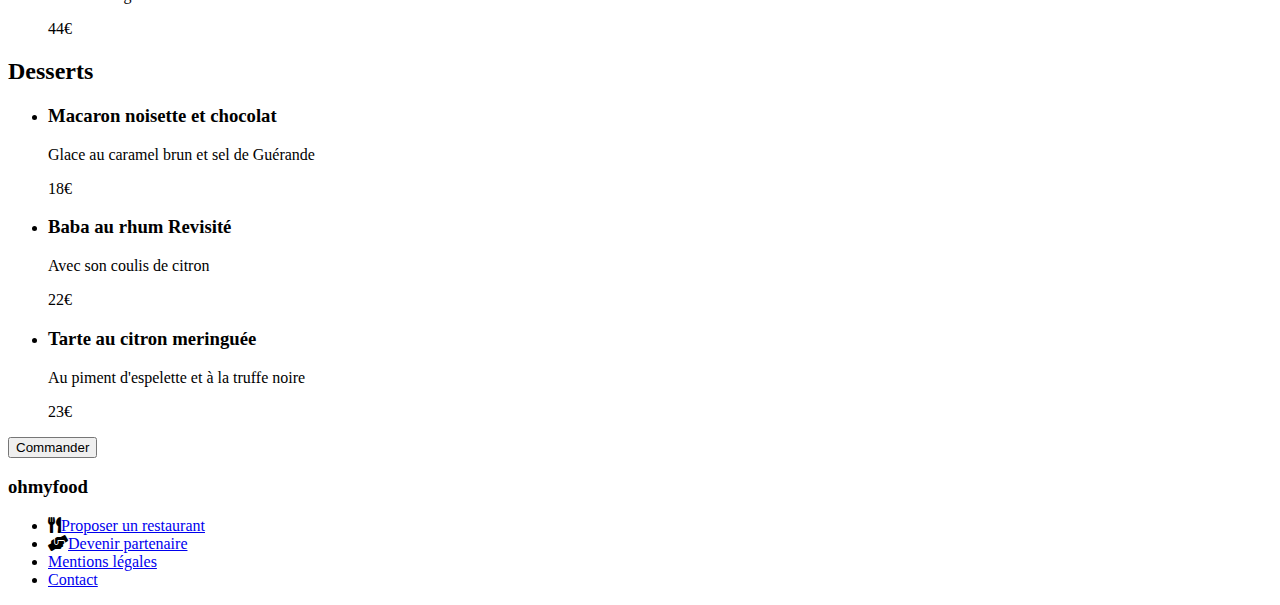
==== commit bf87c7e8: "modif-sans-les-classes" ====
--- a/La note enchantée.html
+++ b/La note enchantée.html
@@ -17,13 +17,13 @@
         <header>
             <a href="https://github.com/Ousmane-DIAKITE/OusmaneDiakite_3_13112021/blob/559fac8aaefa2de1c20fa46a4544638e8cf9e6c4/index.html">
                 <i class="fas fa-arrow-left"></i></a>
-                <img src="Maquettes Ohmyfood\images\logo\ohmyfood.png" alt="logo" class="logo"/>
+                <img src="Maquettes Ohmyfood\images\logo\ohmyfood.png" alt="logo" class="logo"/
             ></a>
         </header>
         <main>
             <header>
                 <img src="Maquettes Ohmyfood\images\restaurants\stil-u2Lp8tXIcjw-unsplash.jpg" alt="Photo d'un plat du restaurant La note enchantée"/>
-                <h1 class="restaurant-title">La note enchantée</h1>
+                <h1>La note enchantée</h1>
                 <label>
                     <i class="far fa-heart"></i>
                 </label>
@@ -33,23 +33,23 @@
                 <ul>
                     <li>
                         <h3>Ravioles de foie gras</h3>
-                        <p class="card-menu-details">Accompagnés de leur crème à la truffe</p>
-                        <p class="card-menu-prix">25€</p>
+                        <p>Accompagnés de leur crème à la truffe</p>
+                        <p>25€</p>
                     </li>
                     <li>
                         <h3>Caviar osciètre</h3>
-                        <p class="card-menu-details">Sur blini à la farine de blé noir</p>
-                        <p class="card-menu-prix">35€</p>
+                        <p>Sur blini à la farine de blé noir</p>
+                        <p>35€</p>
                     </li>
                     <li>
                         <h3>Homard et espuma de potiron</h3>
-                        <p class="card-menu-details">Mariné aux zests d'orange</p>
-                        <p class="card-menu-prix">20€</p>
+                        <p>Mariné aux zests d'orange</p>
+                        <p>20€</p>
                     </li>
                     <li>
                         <h3>Foie gras de canard cuit entier</h3>
-                        <p class="card-menu-details">Confiture de figue et pain toasté</p>
-                        <p class="card-menu-prix">35€</p>
+                        <p>Confiture de figue et pain toasté</p>
+                        <p>35€</p>
                     </li>
                     </ul>
             </section>
@@ -58,18 +58,18 @@
                 <ul>
                     <li>
                         <h3>Noix de coquilles Saint-Jacques</h3>
-                        <p class="card-menu-details">Sur lit de purée de céleri-rave</p>
-                        <p class="card-menu-prix">40€</p>
+                        <p>Sur lit de purée de céleri-rave</p>
+                        <p>40€</p>
                     </li>
                     <li>
                         <h3>Langoustine poêlée</h3>
-                        <p class="card-menu-details">Purée de patate douce</p>
-                        <p class="card-menu-prix">35€</p>
+                        <p>Purée de patate douce</p>
+                        <p>35€</p>
                     </li>
                     <li>
                         <h3>Mijoté de queue de boeuf</h3>
-                        <p class="card-menu-details">Et riz sauvage aux zests de citron</p>
-                        <p class="card-menu-prix">44€</p>
+                        <p>Et riz sauvage aux zests de citron</p>
+                        <p>44€</p>
                     </li>
                 </ul>
             </section>
@@ -78,7 +78,7 @@
                 <ul>
                     <li>
                         <h3>Macaron noisette et chocolat</h3>
-                        <p class="card-menu-details">Glace au caramel brun et sel de Guérande</p>
+                        <p>Glace au caramel brun et sel de Guérande</p>
                         <p class="card-menu-prix">18€</p>
                     </li>
                     <li>
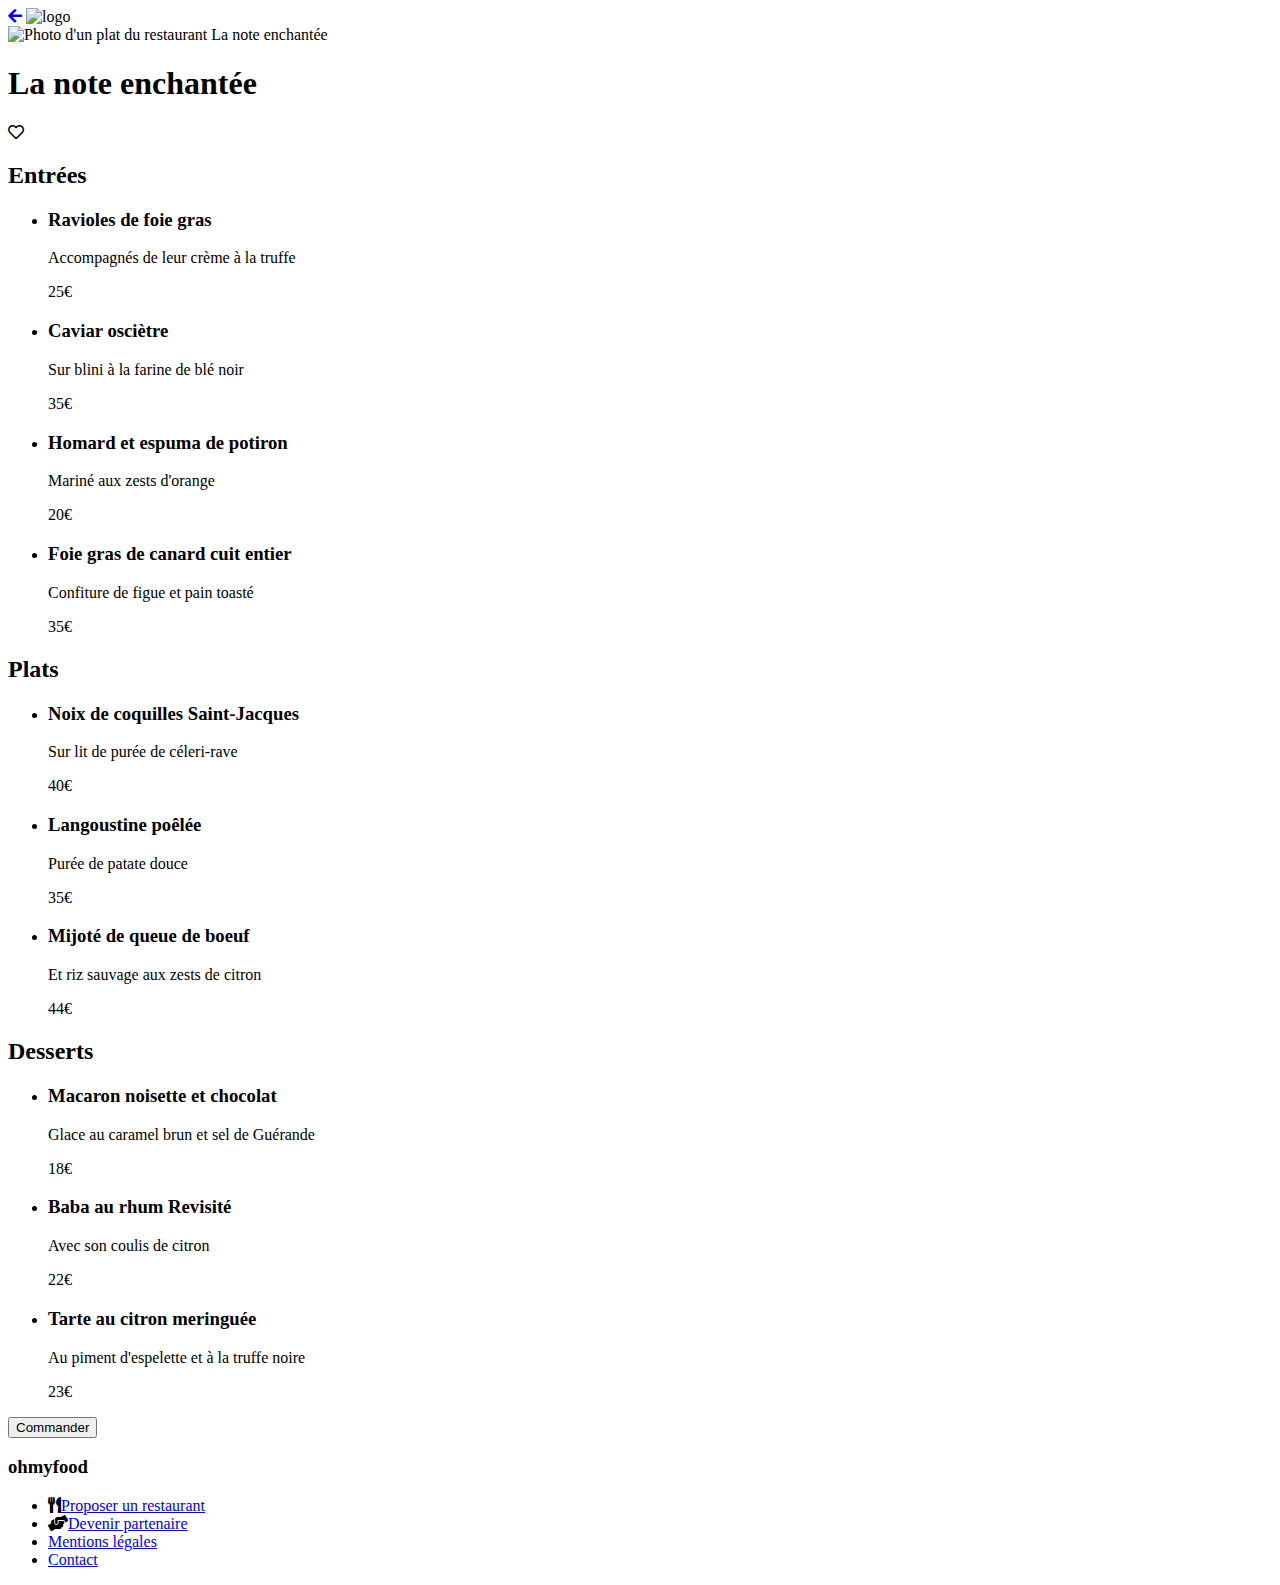
==== commit 1d5903d3: "modif-w3c" ====
--- a/La note enchantée.html
+++ b/La note enchantée.html
@@ -17,12 +17,12 @@
         <header>
             <a href="https://github.com/Ousmane-DIAKITE/OusmaneDiakite_3_13112021/blob/559fac8aaefa2de1c20fa46a4544638e8cf9e6c4/index.html">
                 <i class="fas fa-arrow-left"></i></a>
-                <img src="Maquettes Ohmyfood\images\logo\ohmyfood.png" alt="logo" class="logo"/
-            ></a>
+                <img src="MaquettesOhmyfood\images\logo\ohmyfood.png" alt="logo" class="logo"/>
+            </a>
         </header>
         <main>
             <header>
-                <img src="Maquettes Ohmyfood\images\restaurants\stil-u2Lp8tXIcjw-unsplash.jpg" alt="Photo d'un plat du restaurant La note enchantée"/>
+                <img src="MaquettesOhmyfood\images\restaurants\stil-u2Lp8tXIcjw-unsplash.jpg" alt="Photo d'un plat du restaurant La note enchantée"/>
                 <h1>La note enchantée</h1>
                 <label>
                     <i class="far fa-heart"></i>
@@ -79,21 +79,21 @@
                     <li>
                         <h3>Macaron noisette et chocolat</h3>
                         <p>Glace au caramel brun et sel de Guérande</p>
-                        <p class="card-menu-prix">18€</p>
+                        <p>18€</p>
                     </li>
                     <li>
                         <h3>Baba au rhum Revisité</h3>
-                        <p class="card-menu-details">Avec son coulis de citron</p>
-                        <p class="card-menu-prix">22€</p>
+                        <p>Avec son coulis de citron</p>
+                        <p>22€</p>
                     </li>
                     <li>
                         <h3>Tarte au citron meringuée</h3>
-                        <p class="card-menu-details">Au piment d'espelette et à la truffe noire</p>
-                        <p class="card-menu-prix">23€</p>
+                        <p>Au piment d'espelette et à la truffe noire</p>
+                        <p>23€</p>
                     </li>
                 </ul>
             </section>
-            <button class="order-button">Commander</button>
+            <button>Commander</button>
         </main>
         <footer>
             <h3>ohmyfood</h3>
